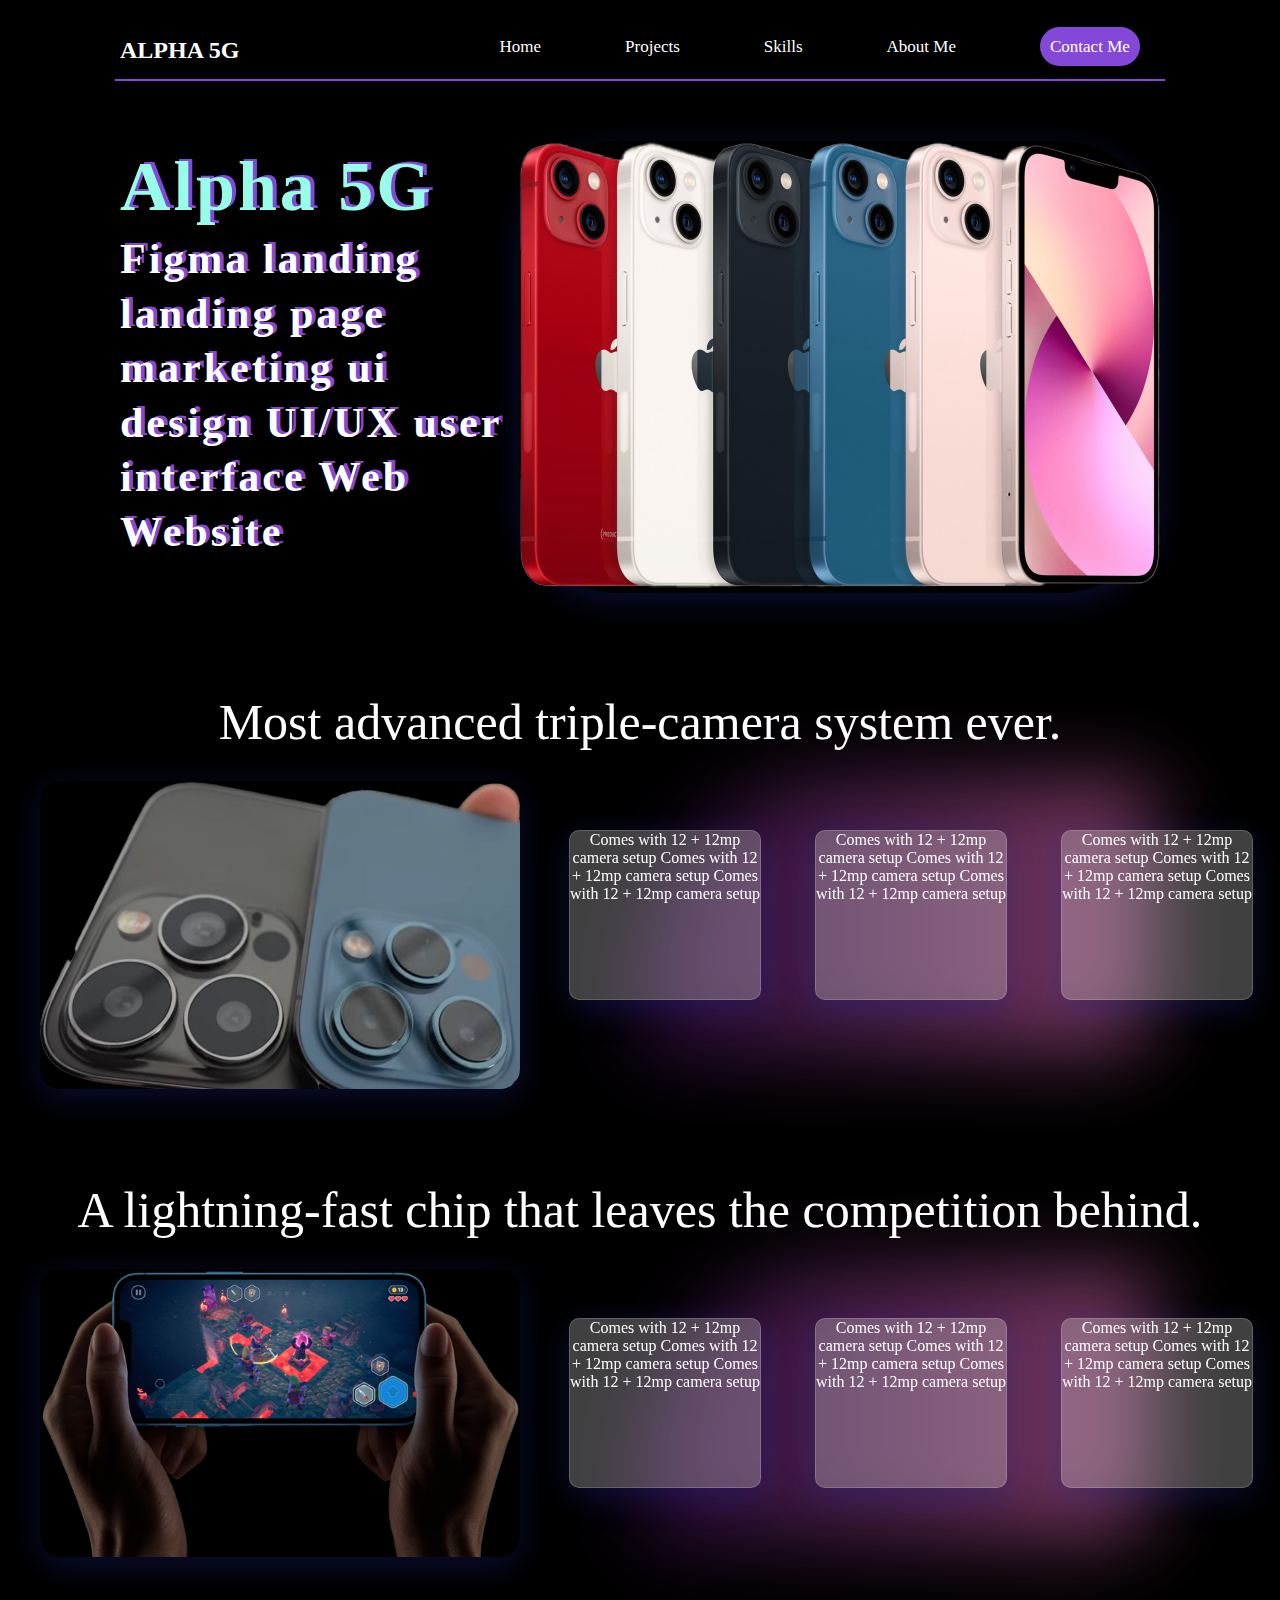
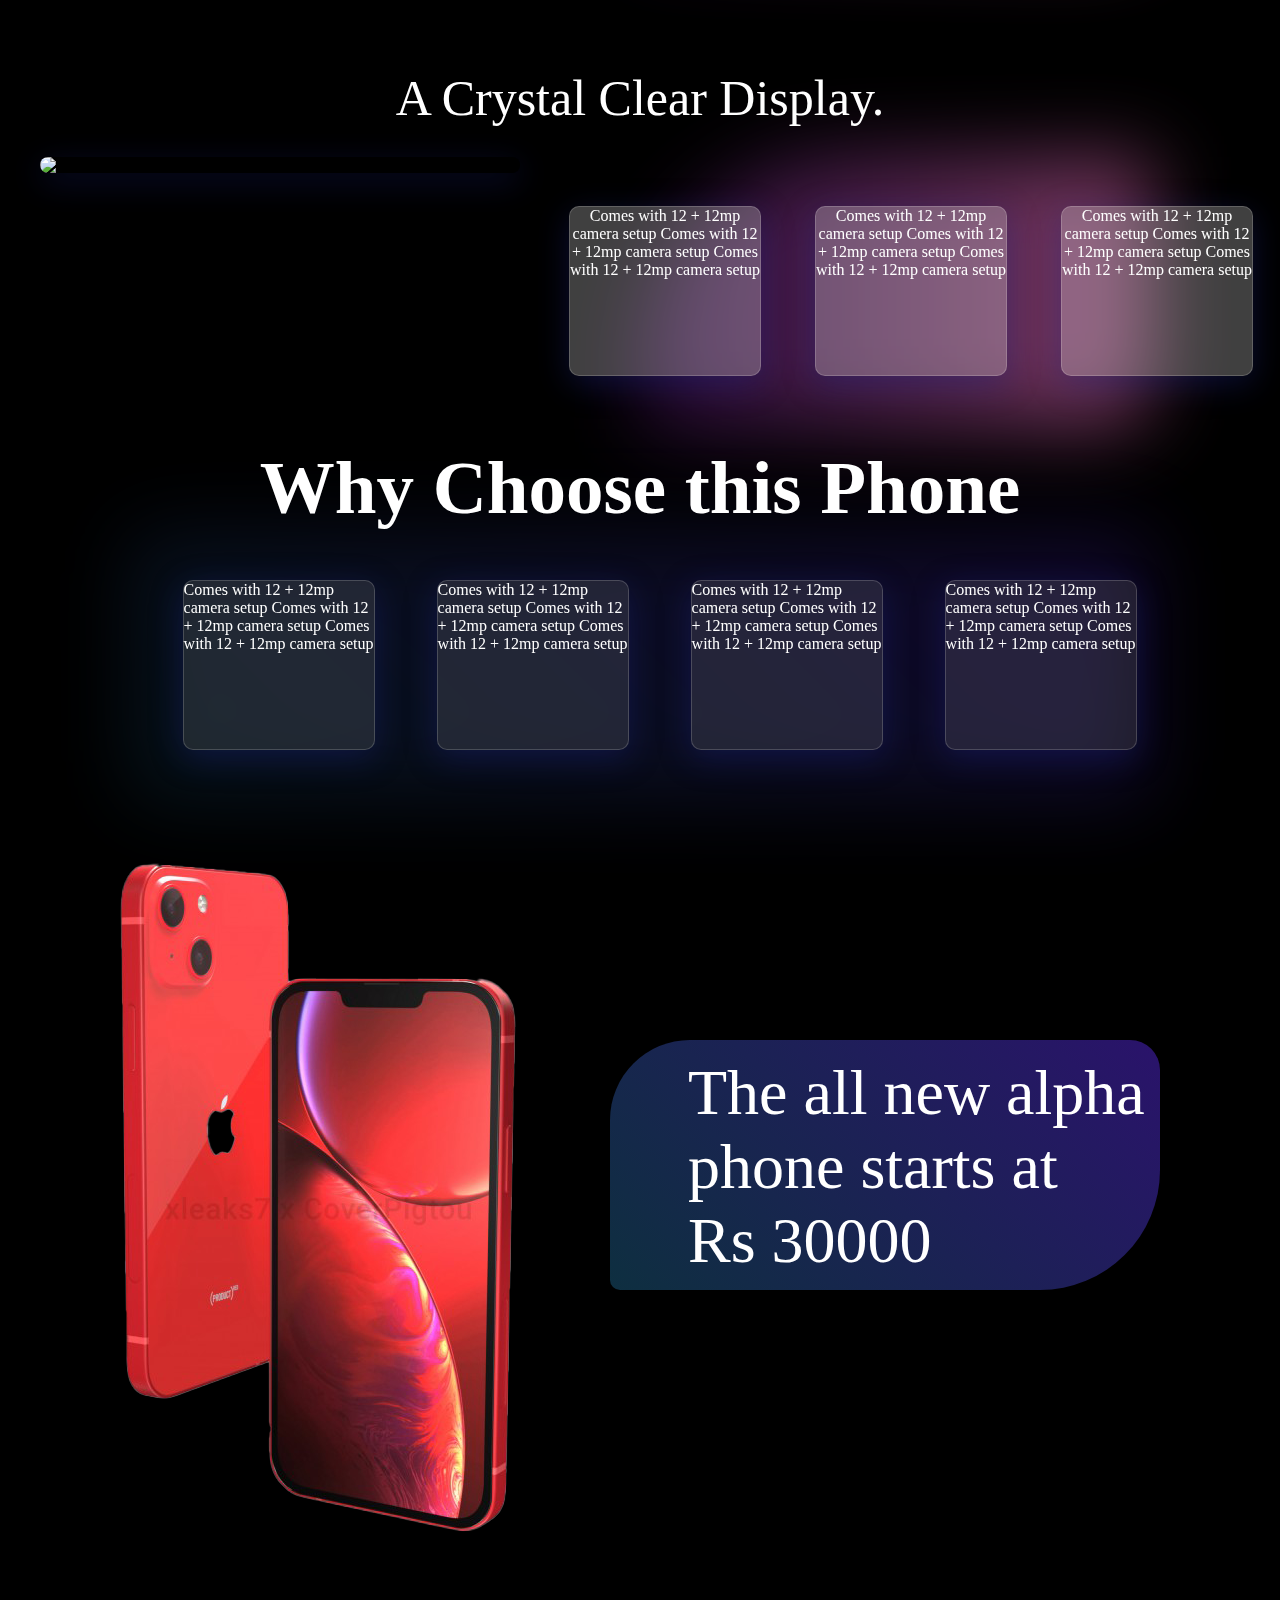
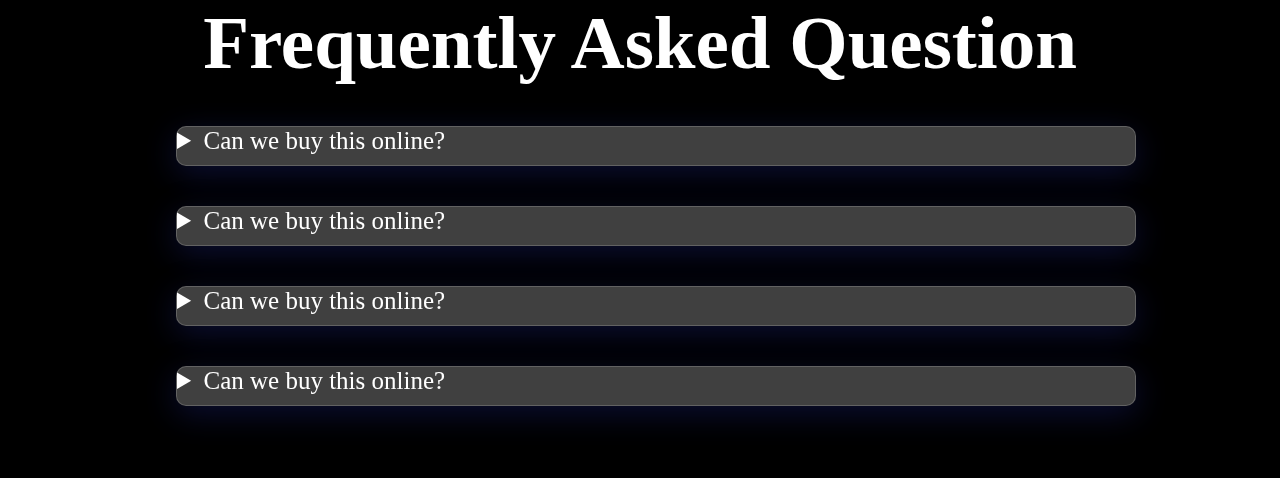
==== index.html @ a9ede984 "added faq section" ====
<!DOCTYPE html>
<html>
<head>
	<meta charset="utf-8">
	<meta name="viewport" content="width=device-width, initial-scale=1">
	<title>
		A Portable Smartphone		
	</title>
	<link rel="stylesheet" href="styles.css">
</head>
<body>
<section class="first-sec">
	<div class="nav">
        <div class="navbar"> 
			
            <ul id="MenuItems">
				<h2 class="logo">ALPHA 5G</h2>
        <li><a class="active" href="#home" id="nav">Home</a></li> 
        <li><a href="#project" id="nav1">Projects</a></li> 
        <li><a href="#skills" id="nav2">Skills</a></li> 
        <li><a href="#about-us" id="nav3">About Me</a></li> 
        <li><a href="#contact-me" id="nav4">Contact Me</a></li> 
        
    </ul>
	
      </div>
	  
    </div>
	<div class="border"></div>
	<div class="main-content">
	
		<div class="text">
			
			<span class="brand">Alpha 5G</span> 
			<p>Figma landing landing page marketing   ui 
			design UI/UX user interface Web Website</p>
			

			</div>
			<div class="img1">
				<img src="images/phone.png" loading="lazy">
	
			</div>
		</div>
		


	</div>




</section>

<section class="product-details">
<div class="main-div">
<div class="heading">
	<p>Most advanced triple‑camera
		 system ever.</p>
</div>
<div class="cam-image">
<img src="images/iphone.png" loading="lazy">

</div>
<div class="gradient">

</div>
<div class="specs">
Comes with 12 + 12mp camera setup

Comes with 12 + 12mp camera setup
Comes with 12 + 12mp camera setup

</div>

<div class="specs">
	
	Comes with 12 + 12mp camera setup
	
	Comes with 12 + 12mp camera setup
	Comes with 12 + 12mp camera setup
	
	</div>

	<div class="specs">
		Comes with 12 + 12mp camera setup
		
		Comes with 12 + 12mp camera setup
		Comes with 12 + 12mp camera setup
		
		</div>



</div>	

<div class="main-div">
	<div class="heading">
		<p>A lightning-fast chip that leaves the competition behind.</p>
	</div>
	<div class="cam-image">
	<img src="images/gaming.png" loading="lazy">
	
	</div>
	<div class="gradient">
	
	</div>
	<div class="specs">
	Comes with 12 + 12mp camera setup
	
	Comes with 12 + 12mp camera setup
	Comes with 12 + 12mp camera setup
	
	</div>
	
	<div class="specs">
		
		Comes with 12 + 12mp camera setup
		
		Comes with 12 + 12mp camera setup
		Comes with 12 + 12mp camera setup
		
		</div>
	
		<div class="specs">
			Comes with 12 + 12mp camera setup
			
			Comes with 12 + 12mp camera setup
			Comes with 12 + 12mp camera setup
			
			</div>
	
	
	
	</div>
	
<div class="main-div">
	<div class="heading">
		<p>A Crystal Clear Display.</p>
	</div>
	<div class="cam-image">
	<img src="images/display.png" loading="lazy">
	
	</div>
	<div class="gradient">
	
	</div>
	<div class="specs">
	Comes with 12 + 12mp camera setup
	
	Comes with 12 + 12mp camera setup
	Comes with 12 + 12mp camera setup
	
	</div>
	
	<div class="specs">
		
		Comes with 12 + 12mp camera setup
		
		Comes with 12 + 12mp camera setup
		Comes with 12 + 12mp camera setup
		
		</div>
	
		<div class="specs">
			Comes with 12 + 12mp camera setup
			
			Comes with 12 + 12mp camera setup
			Comes with 12 + 12mp camera setup
			
			</div>
	
	
	
	</div>		
</section>

<section class="product-quality">
<div class="features">
<div class="heading">
	<h2>Why Choose this Phone</h2>

</div>
<div>
	<div class="two-gradient">
	
	</div>

	<div class="feature-box">
		Comes with 12 + 12mp camera setup
		
		Comes with 12 + 12mp camera setup
		Comes with 12 + 12mp camera setup
		
		</div>
		
		<div class="feature-box">
			
			Comes with 12 + 12mp camera setup
			
			Comes with 12 + 12mp camera setup
			Comes with 12 + 12mp camera setup
			
			</div>
		
			<div class="feature-box">
				Comes with 12 + 12mp camera setup
				
				Comes with 12 + 12mp camera setup
				Comes with 12 + 12mp camera setup
				
				</div>
		
		
				<div class="feature-box">
					Comes with 12 + 12mp camera setup
					
					Comes with 12 + 12mp camera setup
					Comes with 12 + 12mp camera setup
					
					</div>
			
</div>


</div>



</section>

<section class="price">
<div class="price-main-div">
<div class="price-image">
<img src="images/iPhone-13.png">


	


	
</div>
<div class="price-text">
	The all new alpha phone starts at <p>Rs 30000</p>
	</div>

</div>
<div class="gradient-price"></div>
</section>
<section class="faq">
<div class="accordion">
	<div class="heading">
<h2>Frequently Asked Question</h2>
</div>	
<details>
<summary>Can we buy this online?</summary>
<p>YES it is availabe online and offline</p>

</details>
<details>
	<summary>Can we buy this online?</summary>
	<p>YES it is availabe online and offline</p>
	
	</details>
	<details>
<summary>Can we buy this online?</summary>
<p>YES it is availabe online and offline</p>

</details>
<details>
	<summary>Can we buy this online?</summary>
	<p>YES it is availabe online and offline</p>
	
	</details>
	
</div>


</section>




</body>
</html>
---- styles.css ----
*{
    
    color: white;
    margin: 0;
    padding: 0;
    box-sizing: border-box;
}
body{
    background-color: #000000;
}
/* 
background: #ad5389; 
background: -webkit-linear-gradient(to right, #3c1053, #ad5389);  
background: linear-gradient(to right, #3c1053, #ad5389);  */


.nav{
    display: flex;
    align-items: center;
  
    text-align: center;


}
.navbar{

    
    flex: 1;
    text-align: center;
    
    border-radius: 20px;
   
}
.navbar ul{

    list-style-type: none;
    float: right;
    width: 100%;
    
    
    text-align: center;
}
.navbar ul li{
    display: inline-block;
   margin: 5px 40px;
    z-index: 1;

     font-size: 17px;
     
}

.navbar ul li a{
    text-decoration: none;
    color: white;
    border-radius: 25px;
    
    
  }
.logo{
    float: left;
    margin: 5px 120px;
}
.border{
    height: 2px;
    background-color: #8448d9;
    margin: 10px auto;

    width: 82%;
}
#nav4{
    background-color: #8448d9;
    padding: 10px 10px;
}
.brand{
    font-size: 70px;
    color: #97fde8;
    
}
.text{
    font-size: 42px;
    width: 32%;
    height: 0;
    margin: 60px 60px 0px 120px;
    font-weight: 700;
    font-style: normal;
    text-decoration: none;
    letter-spacing: 3px;
    line-height: 1.3;
    text-shadow: 4px -2px 0 #8448d9;
}
.img1{
    float: right;
    background: rgba(0, 0, 0, 0.25);
    box-shadow: 0 8px 32px 0 rgba( 31, 38, 135, 0.37 );
    backdrop-filter: blur( 7px );
    -webkit-backdrop-filter: blur( 7px );
    border-radius: 100px;
    margin-right: 120px;
    
}
.img1:hover{
    transform: scale(1.03);
}

section{
    padding: 2rem 0;
 }

 section.product-details{
  
    height: 115rem;
    padding: 20rem 0;
  }
.main-div{
    text-align: center;
    padding: 200px 0;

    
}
.heading{
text-align: center;
font-size: 50px;
}

.cam-image{
    margin: 30px 40px;
    
}
.cam-image img{
width: 40%;
float: left;
background: rgba(0, 0, 0, 0.25);
box-shadow: 0 8px 32px 0 rgba( 31, 38, 135, 0.37 );
backdrop-filter: blur( 7px );
-webkit-backdrop-filter: blur( 7px );
border-radius: 20px;
}

.specs{
    width: 15%;
    float: right;
    margin: 49px 27px;
    height: 170px;
    background: rgba( 255, 255, 255, 0.25 );
box-shadow: 0 8px 32px 0 rgba( 31, 38, 135, 0.37 );
backdrop-filter: blur( 4px );
-webkit-backdrop-filter: blur( 4px );

border-radius: 10px;
border: 1px solid rgba( 255, 255, 255, 0.18 );

}

.gradient{
position: absolute;
z-index: -1;
height: 17rem;
width: 40%;
right: 10%;
border-radius: 200px 0px 50px 0px;
filter: blur(40px);
background: -webkit-linear-gradient(to right, #3c1053, #ad5389);
background: linear-gradient(to right, #3c1053, #ad5389);
opacity: 0.7;

}

section.product-quality{
height: max-content;
}
.two-gradient{
    position: absolute;
z-index: -1;
height: 17rem;
width: 80%;
right: 10%;
border-radius: 20px;
filter: blur(40px);
background: -webkit-linear-gradient(46deg, #3c1053, #ad5389);
background: linear-gradient(45deg, #0e2f40, #2a136b);
opacity: 0.4;
}

.feature-box{
   width: 15%;
    height: 170px;
    display: inline-block;

  margin: 49px 29px;
  position: relative;
  left: 12%;
  
    background: rgba( 255, 255, 255, 0.1 );
box-shadow: 0 8px 32px 0 rgba( 31, 38, 135, 0.37 );
backdrop-filter: blur( 3px );
-webkit-backdrop-filter: blur( 12px );
border-radius: 10px;
border: 1px solid rgba( 255, 255, 255, 0.18 );
}
section.price{
    height: max-content;
    }

 .price-image{
     margin-left: 120px;
 }   
.price-text{
    width: 40%;
    float: right;
    font-size: 4rem;
    padding: 0;
 
    margin-right: 80px;
    margin-top: -30rem;
    
}
.gradient-price{
    background: linear-gradient(45deg,  #0e2f40, #2a136b);
    animation: animate 7s linear infinite;
    width: 43%;
    height: 250px;
    margin-top: -31rem;
    margin-right: 120px;
    float: right;
    border-radius: 80px 30px 120px 10px;
    position: relative;
    z-index: -1;
}
@keyframes animate {
    0%{
        filter: blur(40px) hue-rotate(0deg);
    }
    100%{
        filter: blur(40px) hue-rotate(360deg);
    }
}

section.faq{
    height: max-content;
    
}
details{
    font-size: 25px;
    margin: 40px 11rem;
    width: 75%;
    height: 40px;
    cursor: pointer;
    background: rgba( 255, 255, 255, 0.25 );
box-shadow: 0 8px 32px 0 rgba( 31, 38, 135, 0.37 );
backdrop-filter: blur( 4px );
-webkit-backdrop-filter: blur( 4px );

border-radius: 10px;
border: 1px solid rgba( 255, 255, 255, 0.18 );
}
details p{
    background: rgba(255, 255, 255, 0.342);
box-shadow: 0 8px 32px 0 rgba( 31, 38, 135, 0.37 );
backdrop-filter: blur( 4px );
-webkit-backdrop-filter: blur( 4px );
margin: 10px 0;
}
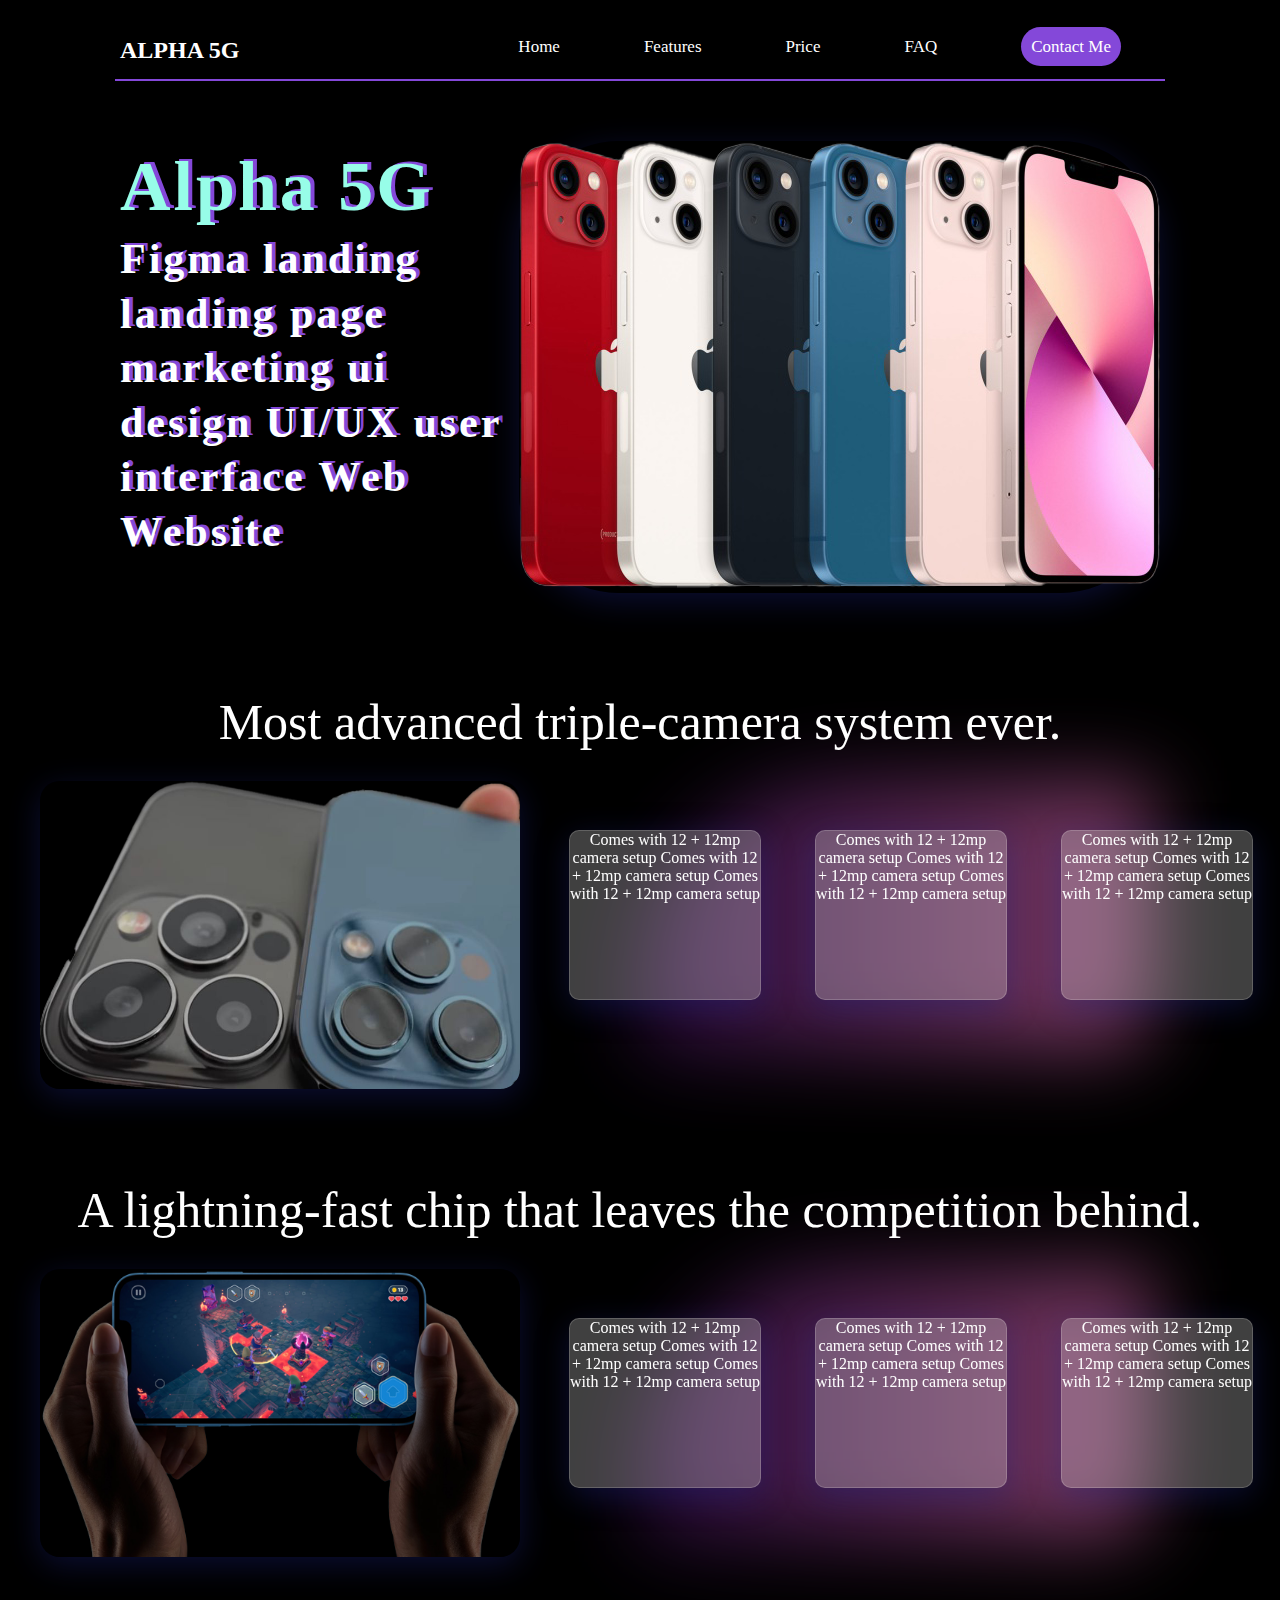
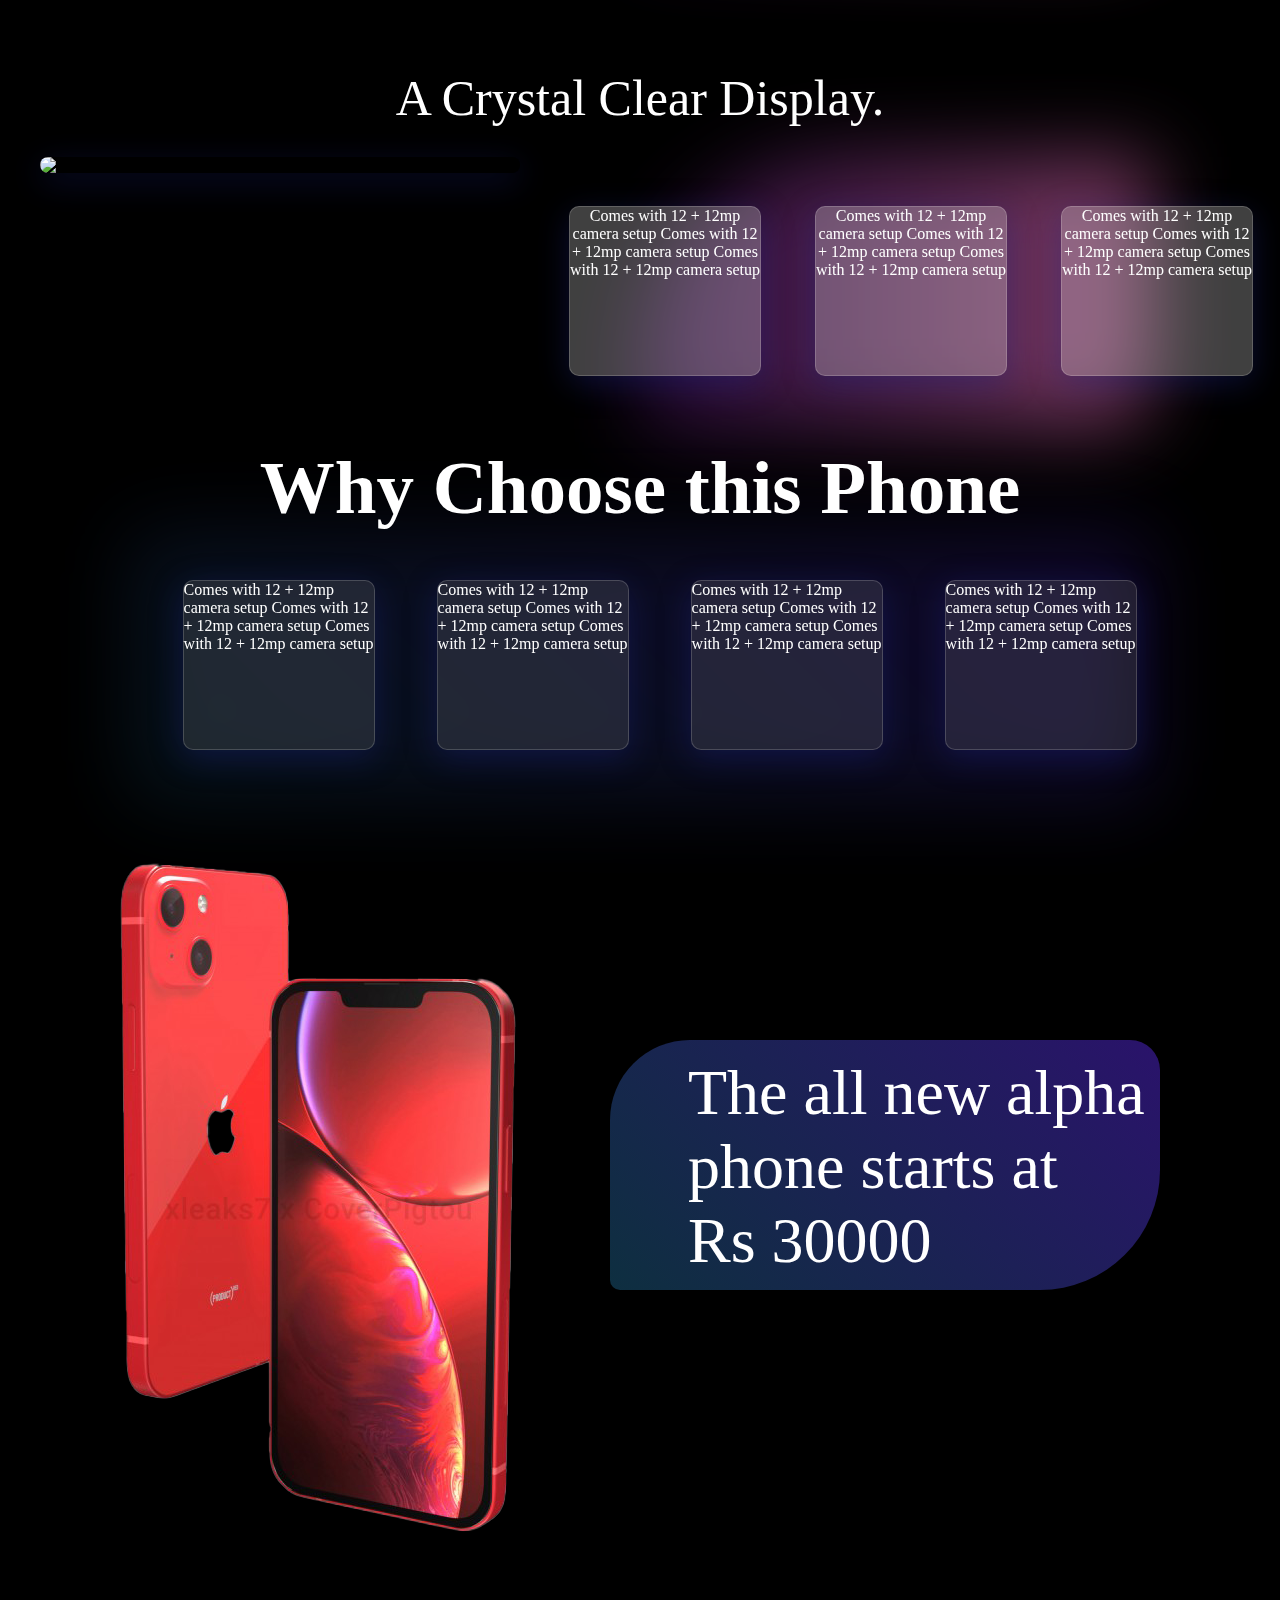
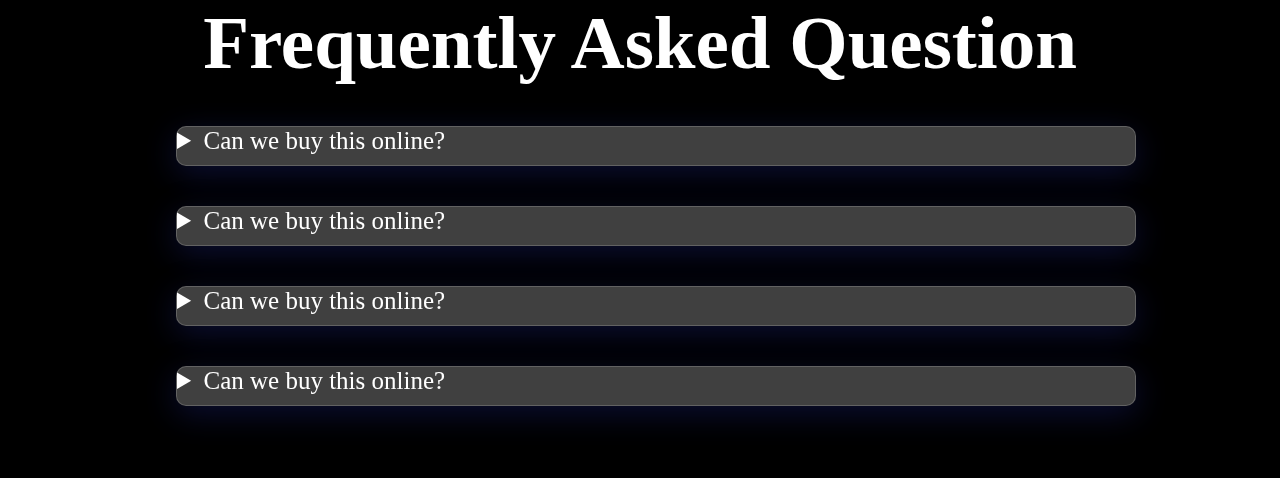
==== commit 9dafbeec: "half responsive" ====
--- a/index.html
+++ b/index.html
@@ -16,9 +16,9 @@
             <ul id="MenuItems">
 				<h2 class="logo">ALPHA 5G</h2>
         <li><a class="active" href="#home" id="nav">Home</a></li> 
-        <li><a href="#project" id="nav1">Projects</a></li> 
-        <li><a href="#skills" id="nav2">Skills</a></li> 
-        <li><a href="#about-us" id="nav3">About Me</a></li> 
+        <li><a href="#project" id="nav1">Features</a></li> 
+        <li><a href="#skills" id="nav2">Price</a></li> 
+        <li><a href="#about-us" id="nav3">FAQ</a></li> 
         <li><a href="#contact-me" id="nav4">Contact Me</a></li> 
         
     </ul>
--- a/styles.css
+++ b/styles.css
@@ -217,7 +217,7 @@
 }
 .gradient-price{
     background: linear-gradient(45deg,  #0e2f40, #2a136b);
-    animation: animate 7s linear infinite;
+    animation: animate 4s linear infinite;
     width: 43%;
     height: 250px;
     margin-top: -31rem;
@@ -229,10 +229,10 @@
 }
 @keyframes animate {
     0%{
-        filter: blur(40px) hue-rotate(0deg);
+        filter: blur(60px) hue-rotate(0deg);
     }
     100%{
-        filter: blur(40px) hue-rotate(360deg);
+        filter: blur(60px) hue-rotate(360deg);
     }
 }
 
@@ -260,4 +260,73 @@
 backdrop-filter: blur( 4px );
 -webkit-backdrop-filter: blur( 4px );
 margin: 10px 0;
+border-radius: 6px;
+}
+
+
+
+
+
+
+
+@media only screen and (max-width:763px){
+body{
+    overflow-x: hidden;
+}
+
+ .img1{
+
+    margin: 0 auto;
+    width: 100%;
+    
+}
+.img1 img{
+    width: 90%;
+    position: absolute;
+    left: 5%;
+    
+    
+}
+
+.text {
+    width: 100%;
+    position: absolute;
+    top: 29rem;
+    left: 6%;
+    margin: 0 auto;
+    font-size: 30px;
+}
+.cam-image{
+width: 100%;
+
+}
+.cam-image img{
+width: 80%;
+margin-bottom: 40px;
+} 
+
+section.product-details{
+  
+    height: max-content;
+    
+  }
+  .gradient{
+      position: absolute;
+      top: 210%;
+      right: 40%;
+      filter: blur(90px);
+      
+  }
+.specs{
+    width: 70%;
+    display: flex;
+    margin: 70px auto;
+    float: none;
+    
+  
+}
+
+
+
+
 }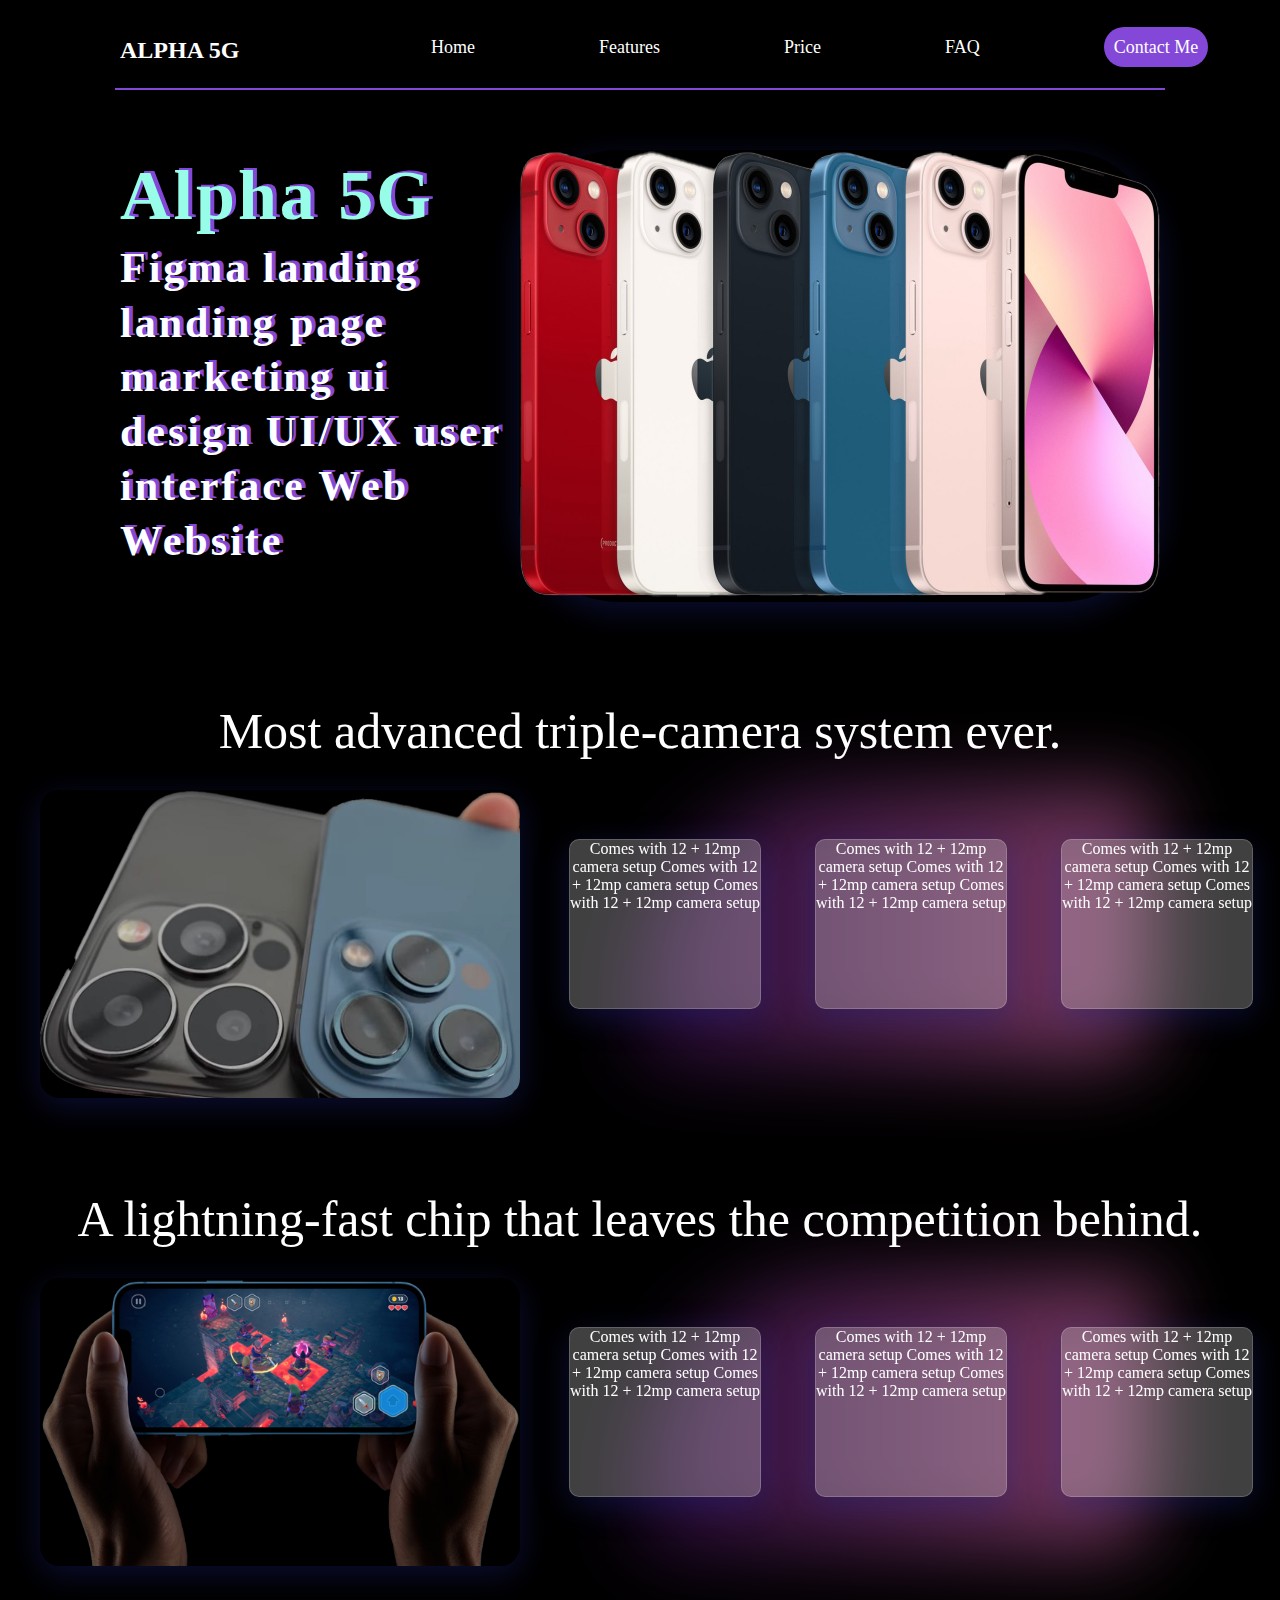
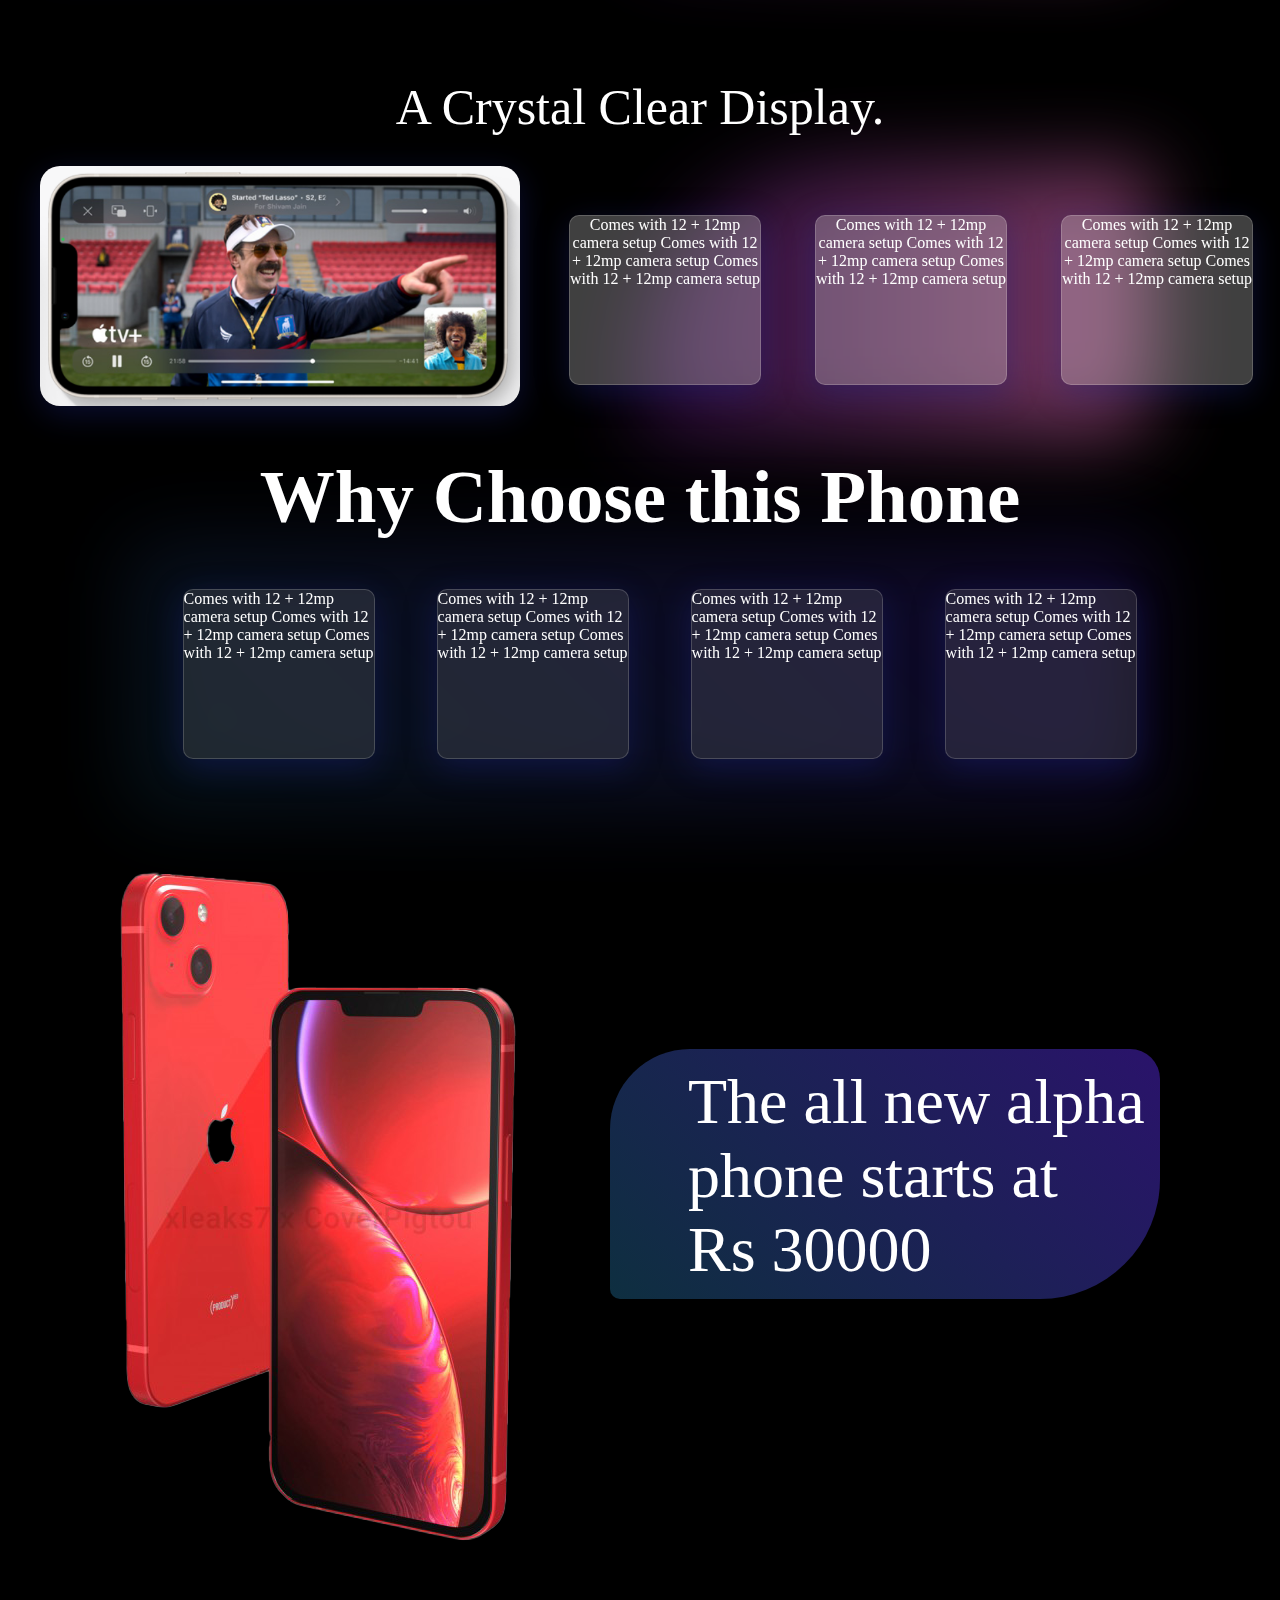
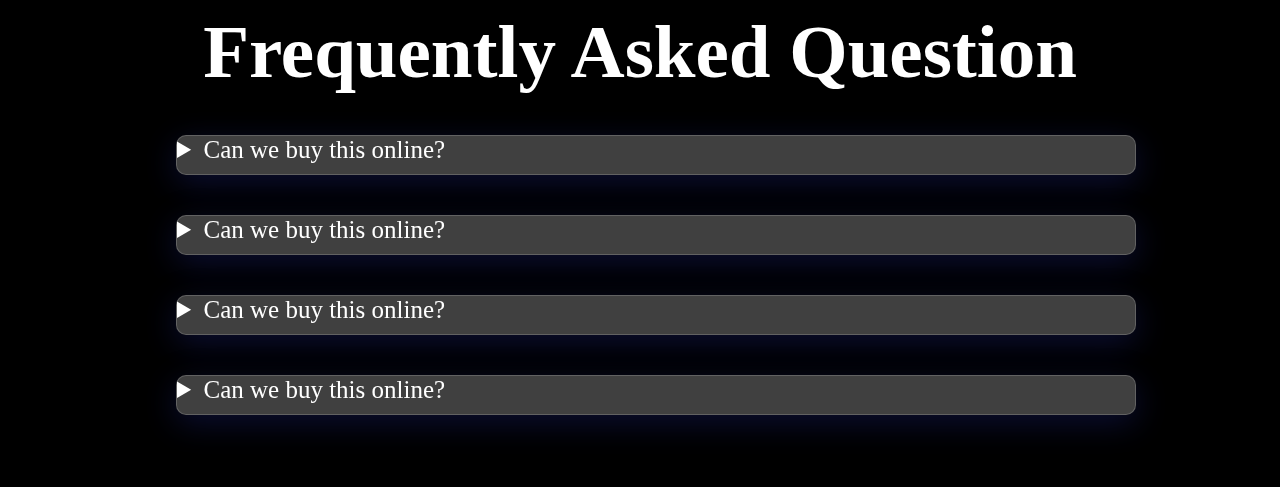
==== commit 03bcda61: "added contact page" ====
--- a/index.html
+++ b/index.html
@@ -10,22 +10,24 @@
 </head>
 <body>
 <section class="first-sec">
+	<h2 class="logo">ALPHA 5G</h2>
 	<div class="nav">
         <div class="navbar"> 
 			
             <ul id="MenuItems">
-				<h2 class="logo">ALPHA 5G</h2>
+		
         <li><a class="active" href="#home" id="nav">Home</a></li> 
         <li><a href="#project" id="nav1">Features</a></li> 
         <li><a href="#skills" id="nav2">Price</a></li> 
         <li><a href="#about-us" id="nav3">FAQ</a></li> 
-        <li><a href="#contact-me" id="nav4">Contact Me</a></li> 
+        <li><a href="contact.html" id="nav4">Contact Me</a></li> 
         
     </ul>
 	
       </div>
 	  
     </div>
+	<img src="images/menu-icon.png" style="border-radius: 25px" id="menubtn" class="menu-icon" onclick="menutoggle()">
 	<div class="border"></div>
 	<div class="main-content">
 	
@@ -139,7 +141,7 @@
 		<p>A Crystal Clear Display.</p>
 	</div>
 	<div class="cam-image">
-	<img src="images/display.png" loading="lazy">
+	<img src="images/display.PNG" loading="lazy">
 	
 	</div>
 	<div class="gradient">
@@ -281,5 +283,27 @@
 
 
 
+
+
+
+
+
+
+<script>
+var MenuItems = document.getElementById("MenuItems");
+    MenuItems.style.maxHeight="0px";
+    
+    function menutoggle(){
+        if(MenuItems.style.maxHeight=="0px"){
+            MenuItems.style.maxHeight="330px"
+        }else{
+            MenuItems.style.maxHeight="0px";
+        }
+    }
+
+
+</script>
+
+
 </body>
 </html>--- a/styles.css
+++ b/styles.css
@@ -9,19 +9,10 @@
 body{
     background-color: #000000;
 }
-/* 
-background: #ad5389; 
-background: -webkit-linear-gradient(to right, #3c1053, #ad5389);  
-background: linear-gradient(to right, #3c1053, #ad5389);  */
-
-
 .nav{
     display: flex;
     align-items: center;
-  
     text-align: center;
-
-
 }
 .navbar{
 
@@ -43,10 +34,10 @@
 }
 .navbar ul li{
     display: inline-block;
-   margin: 5px 40px;
+   margin: 5px 60px;
     z-index: 1;
 
-     font-size: 17px;
+     font-size: 18px;
      
 }
 
@@ -64,7 +55,7 @@
 .border{
     height: 2px;
     background-color: #8448d9;
-    margin: 10px auto;
+    margin: 56px auto;
 
     width: 82%;
 }
@@ -102,7 +93,12 @@
 .img1:hover{
     transform: scale(1.03);
 }
-
+#menubtn{
+    display: none;
+    
+  height: 30px;
+    
+  }
 section{
     padding: 2rem 0;
  }
@@ -269,11 +265,17 @@
 
 
 
-@media only screen and (max-width:763px){
+@media only screen and (max-width:963px){
 body{
     overflow-x: hidden;
 }
 
+.logo{
+
+margin: 0 20px;
+z-index: 1;
+
+}
  .img1{
 
     margin: 0 auto;
@@ -287,27 +289,36 @@
     
     
 }
-
+.main-div{
+padding: 0;
+margin: 7rem 0;
+
+
+}
 .text {
     width: 100%;
     position: absolute;
     top: 29rem;
     left: 6%;
-    margin: 0 auto;
+    
+    margin: 0px auto 140px auto;
     font-size: 30px;
 }
 .cam-image{
+width: 80%;
+margin: 0 auto;
+
+}
+.cam-image img{
 width: 100%;
-
-}
-.cam-image img{
-width: 80%;
 margin-bottom: 40px;
 } 
 
 section.product-details{
   
     height: max-content;
+    margin-top: 36rem;
+    padding: 0;
     
   }
   .gradient{
@@ -326,7 +337,69 @@
   
 }
 
-
-
+.feature-box{
+    width: 80%;
+
+margin: 49px 0px;
+  position: relative;
+  left: 10%;
+
+}
+.price-image{
+width: 40%;
+margin-left: 15px;
+}
+.price-image img{
+    width: 100%;
+}
+.price-text{
+    
+    
+    font-size: 3rem;
+    
+ 
+    margin-right: 20px;
+    margin-top: -19rem;
+    
+}
+.gradient-price{
+    margin-top: -15rem;
+}
+details{
+    width: 90%;
+    margin: 30px auto;
+}
+.two-gradient{
+    height: 70rem;
+}
+#menubtn{
+    display: block;
+    position: absolute;
+    top: 20px;
+    cursor: pointer;
+    right: 20px;
+    
+}
+
+   .navbar ul{
+    position: absolute;
+    top: 70px; 
+    left: 0;
+    background: rgb(2, 2, 2);
+    width: 100%;
+    z-index: 1;
+    overflow: hidden;
+    
+    transition: max-height 0.4s;
+}    
+.navbar ul li{
+    display: block;
+    margin-right: 50px;
+    
+    
+    margin-top: 30px;
+    margin-bottom: 10px;
+   
+}
 
 }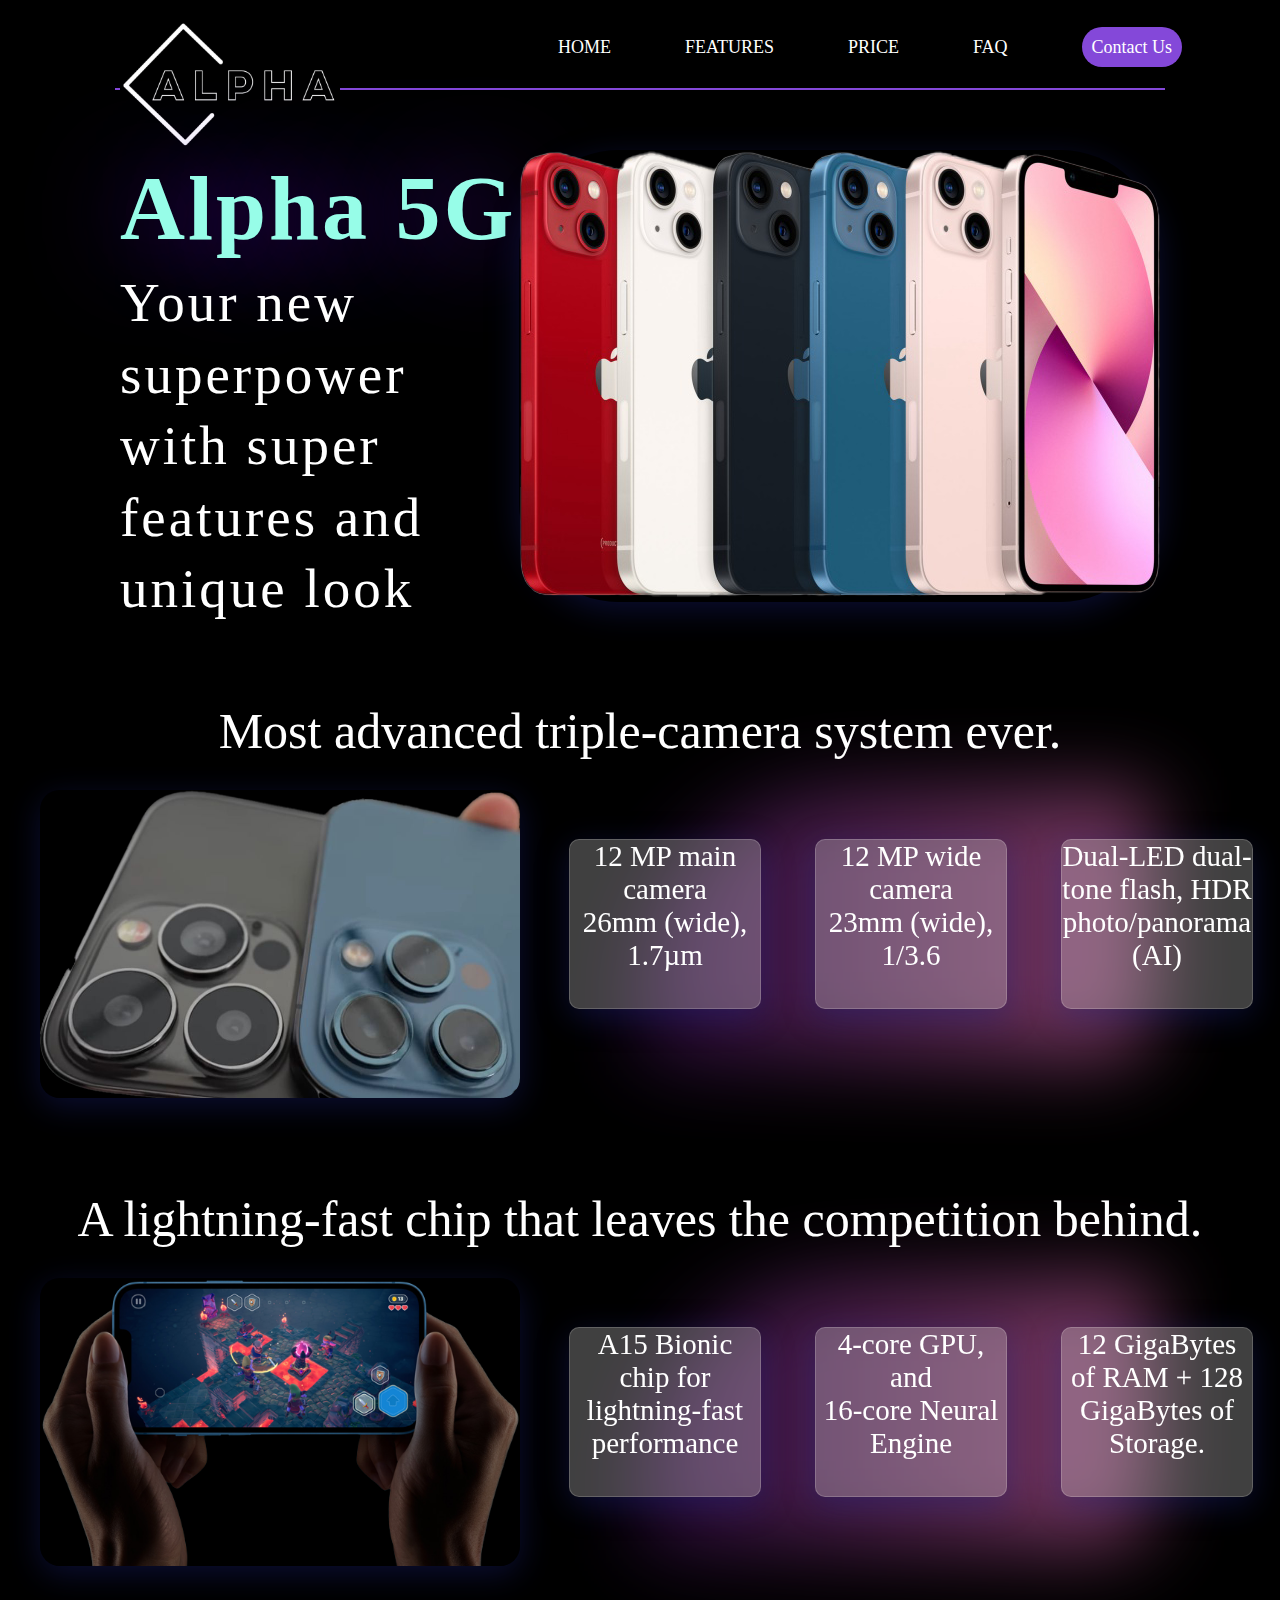
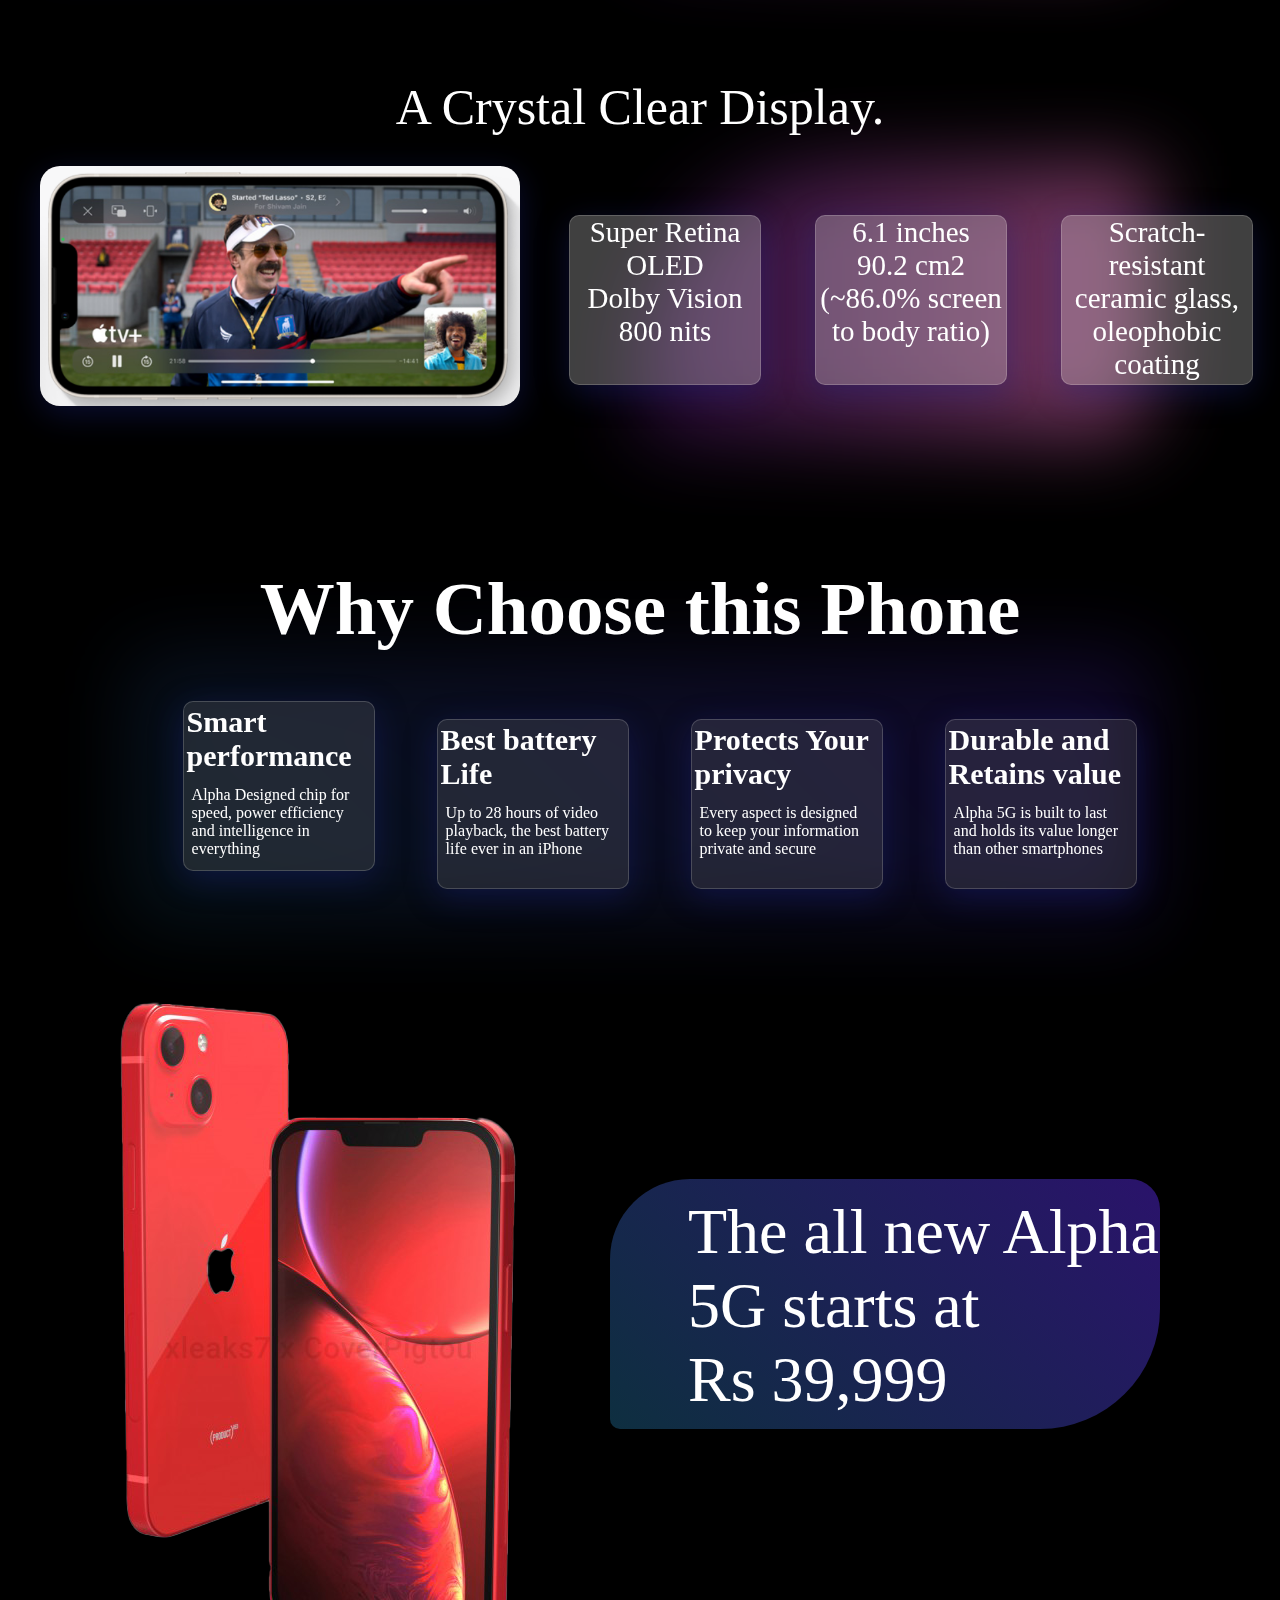
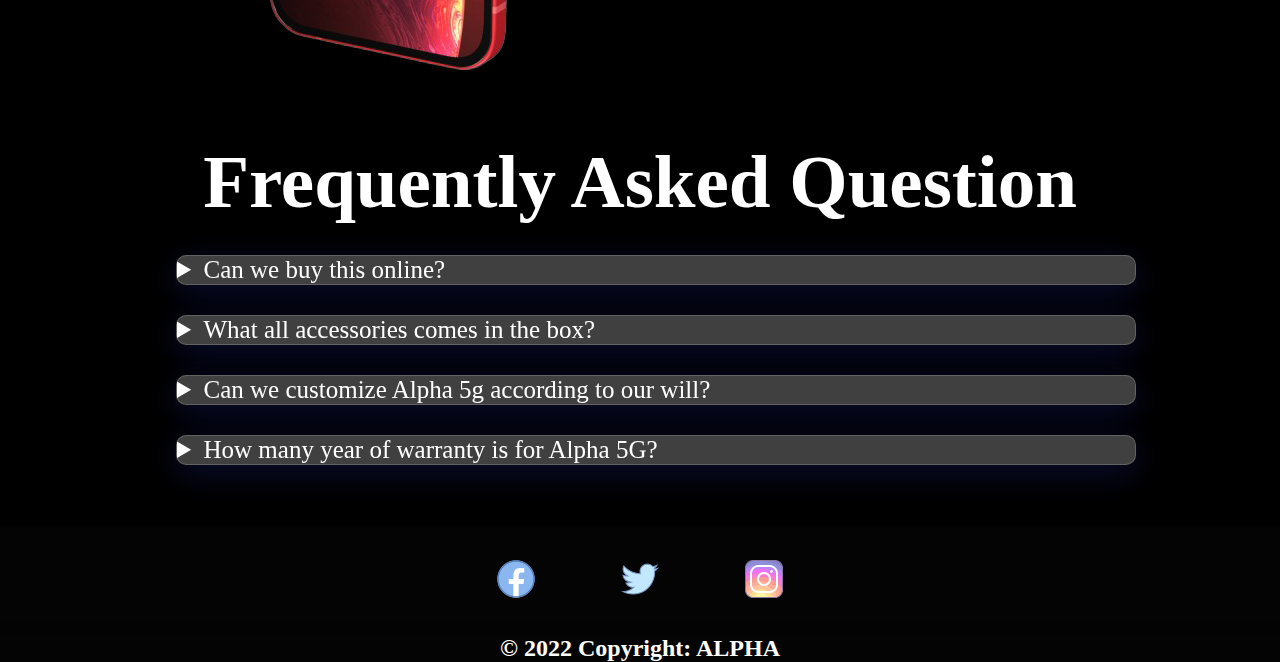
==== commit 704dcc16: "content added" ====
--- a/index.html
+++ b/index.html
@@ -4,23 +4,24 @@
 	<meta charset="utf-8">
 	<meta name="viewport" content="width=device-width, initial-scale=1">
 	<title>
-		A Portable Smartphone		
+		Alpha 5G
 	</title>
 	<link rel="stylesheet" href="styles.css">
 </head>
 <body>
 <section class="first-sec">
-	<h2 class="logo">ALPHA 5G</h2>
+	
+	<img src="images/logo.jpg" class="logo">
 	<div class="nav">
         <div class="navbar"> 
 			
             <ul id="MenuItems">
 		
-        <li><a class="active" href="#home" id="nav">Home</a></li> 
-        <li><a href="#project" id="nav1">Features</a></li> 
-        <li><a href="#skills" id="nav2">Price</a></li> 
-        <li><a href="#about-us" id="nav3">FAQ</a></li> 
-        <li><a href="contact.html" id="nav4">Contact Me</a></li> 
+        <li><a class="active" href="#home" id="nav">HOME</a></li> 
+        <li><a href="#feature" id="nav1">FEATURES</a></li> 
+        <li><a href="#price" id="nav2">PRICE</a></li> 
+        <li><a href="#faq" id="nav3">FAQ</a></li> 
+        <li class="contact-hover"><a href="contact.html" id="nav4">Contact Us</a></li> 
         
     </ul>
 	
@@ -34,8 +35,7 @@
 		<div class="text">
 			
 			<span class="brand">Alpha 5G</span> 
-			<p>Figma landing landing page marketing   ui 
-			design UI/UX user interface Web Website</p>
+			<p><span class="main-line">Your new</span> superpower with super features and unique look</p>
 			
 
 			</div>
@@ -56,7 +56,7 @@
 
 <section class="product-details">
 <div class="main-div">
-<div class="heading">
+<div class="heading" id="feature">
 	<p>Most advanced triple‑camera
 		 system ever.</p>
 </div>
@@ -68,27 +68,17 @@
 
 </div>
 <div class="specs">
-Comes with 12 + 12mp camera setup
-
-Comes with 12 + 12mp camera setup
-Comes with 12 + 12mp camera setup
-
+	Dual-LED dual-tone flash, HDR photo/panorama (AI)
 </div>
 
 <div class="specs">
 	
-	Comes with 12 + 12mp camera setup
-	
-	Comes with 12 + 12mp camera setup
-	Comes with 12 + 12mp camera setup
-	
-	</div>
-
-	<div class="specs">
-		Comes with 12 + 12mp camera setup
-		
-		Comes with 12 + 12mp camera setup
-		Comes with 12 + 12mp camera setup
+	12 MP wide camera <br> 23mm (wide), 1/3.6
+	
+	</div>
+
+	<div class="specs">
+		12 MP main camera <br>26mm (wide), 1.7µm
 		
 		</div>
 
@@ -108,28 +98,16 @@
 	
 	</div>
 	<div class="specs">
-	Comes with 12 + 12mp camera setup
-	
-	Comes with 12 + 12mp camera setup
-	Comes with 12 + 12mp camera setup
-	
-	</div>
-	
-	<div class="specs">
-		
-		Comes with 12 + 12mp camera setup
-		
-		Comes with 12 + 12mp camera setup
-		Comes with 12 + 12mp camera setup
-		
+	12 GigaBytes of RAM + 128 GigaBytes of Storage.
+	
+	</div>
+	
+	<div class="specs">
+		4-core GPU, <br>and <br>16-core Neural Engine
 		</div>
 	
 		<div class="specs">
-			Comes with 12 + 12mp camera setup
-			
-			Comes with 12 + 12mp camera setup
-			Comes with 12 + 12mp camera setup
-			
+			A15 Bionic chip for <br>lightning-fast performance
 			</div>
 	
 	
@@ -148,28 +126,17 @@
 	
 	</div>
 	<div class="specs">
-	Comes with 12 + 12mp camera setup
-	
-	Comes with 12 + 12mp camera setup
-	Comes with 12 + 12mp camera setup
-	
-	</div>
-	
-	<div class="specs">
-		
-		Comes with 12 + 12mp camera setup
-		
-		Comes with 12 + 12mp camera setup
-		Comes with 12 + 12mp camera setup
-		
+		Scratch-resistant ceramic glass, oleophobic coating
+	
+	</div>
+	
+	<div class="specs">
+		
+		6.1 inches <br> 90.2 cm2 (~86.0% screen to body ratio)
 		</div>
 	
 		<div class="specs">
-			Comes with 12 + 12mp camera setup
-			
-			Comes with 12 + 12mp camera setup
-			Comes with 12 + 12mp camera setup
-			
+			Super Retina OLED <br> Dolby Vision 800 nits
 			</div>
 	
 	
@@ -189,37 +156,24 @@
 	</div>
 
 	<div class="feature-box">
-		Comes with 12 + 12mp camera setup
-		
-		Comes with 12 + 12mp camera setup
-		Comes with 12 + 12mp camera setup
-		
+		<b>Smart performance</b>
+		<p>Alpha Designed chip for speed, power efficiency and intelligence in everything</p>
 		</div>
 		
 		<div class="feature-box">
-			
-			Comes with 12 + 12mp camera setup
-			
-			Comes with 12 + 12mp camera setup
-			Comes with 12 + 12mp camera setup
-			
+			<b>Best battery Life</b>
+			<p>Up to 28 hours of video playback, the best battery life ever in an iPhone</p>
 			</div>
 		
 			<div class="feature-box">
-				Comes with 12 + 12mp camera setup
-				
-				Comes with 12 + 12mp camera setup
-				Comes with 12 + 12mp camera setup
-				
+				<b>Protects Your privacy</b>
+				<p>Every aspect is designed to keep your information private and secure</p>
 				</div>
 		
 		
 				<div class="feature-box">
-					Comes with 12 + 12mp camera setup
-					
-					Comes with 12 + 12mp camera setup
-					Comes with 12 + 12mp camera setup
-					
+				<b>Durable and Retains value</b>
+			<p>Alpha 5G is built to last and holds its value longer than other smartphones</p>
 					</div>
 			
 </div>
@@ -233,7 +187,7 @@
 
 <section class="price">
 <div class="price-main-div">
-<div class="price-image">
+<div class="price-image" id="price">
 <img src="images/iPhone-13.png">
 
 
@@ -243,7 +197,7 @@
 	
 </div>
 <div class="price-text">
-	The all new alpha phone starts at <p>Rs 30000</p>
+	The all new Alpha 5G starts at <p>Rs 39,999</p>
 	</div>
 
 </div>
@@ -251,27 +205,27 @@
 </section>
 <section class="faq">
 <div class="accordion">
-	<div class="heading">
+	<div class="heading" id="faq">
 <h2>Frequently Asked Question</h2>
 </div>	
 <details>
 <summary>Can we buy this online?</summary>
-<p>YES it is availabe online and offline</p>
+<p>YES you can buy it both online and offline</p>
 
 </details>
 <details>
-	<summary>Can we buy this online?</summary>
-	<p>YES it is availabe online and offline</p>
+	<summary>What all accessories comes in the box?</summary>
+	<p>The box comes with Alpha 5G phone, the USB C to Lightning Cable and the SIM Removing Tool</p>
 	
 	</details>
 	<details>
-<summary>Can we buy this online?</summary>
-<p>YES it is availabe online and offline</p>
+<summary>Can we customize Alpha 5g according to our will?</summary>
+<p>Yes you can customize Your version of Alpha 5G</p>
 
 </details>
 <details>
-	<summary>Can we buy this online?</summary>
-	<p>YES it is availabe online and offline</p>
+	<summary>How many year of warranty is for Alpha 5G?</summary>
+	<p>The warranty for Alpha 5G is 2years and free hardware exchange policy if applicable </p>
 	
 	</details>
 	
@@ -279,8 +233,20 @@
 
 
 </section>
-
-
+<section class="footer">
+<div class="footer-div">
+<div class="block"><img src="images/facebook.png"></div>
+<div class="block"><img src="images/twitter.png"></div>
+<div class="block"><img src="images/instagram.png"></div>
+
+</div>
+
+
+
+</section>
+<div class="copyright">
+	<h2>© 2022 Copyright: ALPHA</h2>
+	</div>
 
 
 
--- a/styles.css
+++ b/styles.css
@@ -34,7 +34,7 @@
 }
 .navbar ul li{
     display: inline-block;
-   margin: 5px 60px;
+   margin: 5px 35px;
     z-index: 1;
 
      font-size: 18px;
@@ -48,9 +48,22 @@
     
     
   }
+  .navbar ul li:hover{
+      transition: ease-in 0.4s;
+    transform: scale(1.2);
+    border-bottom: 3px solid white;
+    
+  }
+ 
+  .navbar ul li.contact-hover {
+    border: none;
+  }
+ 
+
 .logo{
     float: left;
-    margin: 5px 120px;
+    margin: -10px 120px;
+    width: 220px;
 }
 .border{
     height: 2px;
@@ -64,21 +77,24 @@
     padding: 10px 10px;
 }
 .brand{
-    font-size: 70px;
+    font-size: 90px;
     color: #97fde8;
-    
-}
+    font-weight: 800;
+    
+    text-shadow: 1px 2px 100px #5f14c7;
+}
+
 .text{
-    font-size: 42px;
+    font-size: 55px;
     width: 32%;
     height: 0;
     margin: 60px 60px 0px 120px;
-    font-weight: 700;
+    font-weight: 400;
     font-style: normal;
     text-decoration: none;
     letter-spacing: 3px;
     line-height: 1.3;
-    text-shadow: 4px -2px 0 #8448d9;
+    
 }
 .img1{
     float: right;
@@ -132,9 +148,13 @@
 -webkit-backdrop-filter: blur( 7px );
 border-radius: 20px;
 }
-
+b{
+    font-size: 30px;
+    
+}
 .specs{
     width: 15%;
+    font-size: 29px;
     float: right;
     margin: 49px 27px;
     height: 170px;
@@ -164,6 +184,7 @@
 
 section.product-quality{
 height: max-content;
+margin-top: 7rem;
 }
 .two-gradient{
     position: absolute;
@@ -182,7 +203,7 @@
    width: 15%;
     height: 170px;
     display: inline-block;
-
+    padding: 3px;
   margin: 49px 29px;
   position: relative;
   left: 12%;
@@ -193,6 +214,10 @@
 -webkit-backdrop-filter: blur( 12px );
 border-radius: 10px;
 border: 1px solid rgba( 255, 255, 255, 0.18 );
+}
+.feature-box p{
+    font-size: 1rem;
+    margin: 13px 5px;
 }
 section.price{
     height: max-content;
@@ -238,9 +263,9 @@
 }
 details{
     font-size: 25px;
-    margin: 40px 11rem;
+    margin: 30px 11rem;
     width: 75%;
-    height: 40px;
+    height: max-content;
     cursor: pointer;
     background: rgba( 255, 255, 255, 0.25 );
 box-shadow: 0 8px 32px 0 rgba( 31, 38, 135, 0.37 );
@@ -256,9 +281,32 @@
 backdrop-filter: blur( 4px );
 -webkit-backdrop-filter: blur( 4px );
 margin: 10px 0;
+color: black;
 border-radius: 6px;
 }
-
+.footer{
+    background: rgba(80, 72, 72, 0.055);
+    box-shadow: 0 5px 15px rgba(0, 0, 0, 1);
+    
+
+
+}
+.footer-div{
+    width: max-content;
+    margin: 0 auto;
+    
+}
+.block{
+display: inline-block;
+margin: 0 40px;
+}
+.copyright{
+    background: rgba(92, 66, 66, 0.06);
+    box-shadow: 0 5px 15px rgba(0, 0, 0, 1);
+
+    
+    text-align: center;
+}
 
 
 
@@ -375,7 +423,7 @@
 #menubtn{
     display: block;
     position: absolute;
-    top: 20px;
+    top: 30px;
     cursor: pointer;
     right: 20px;
     
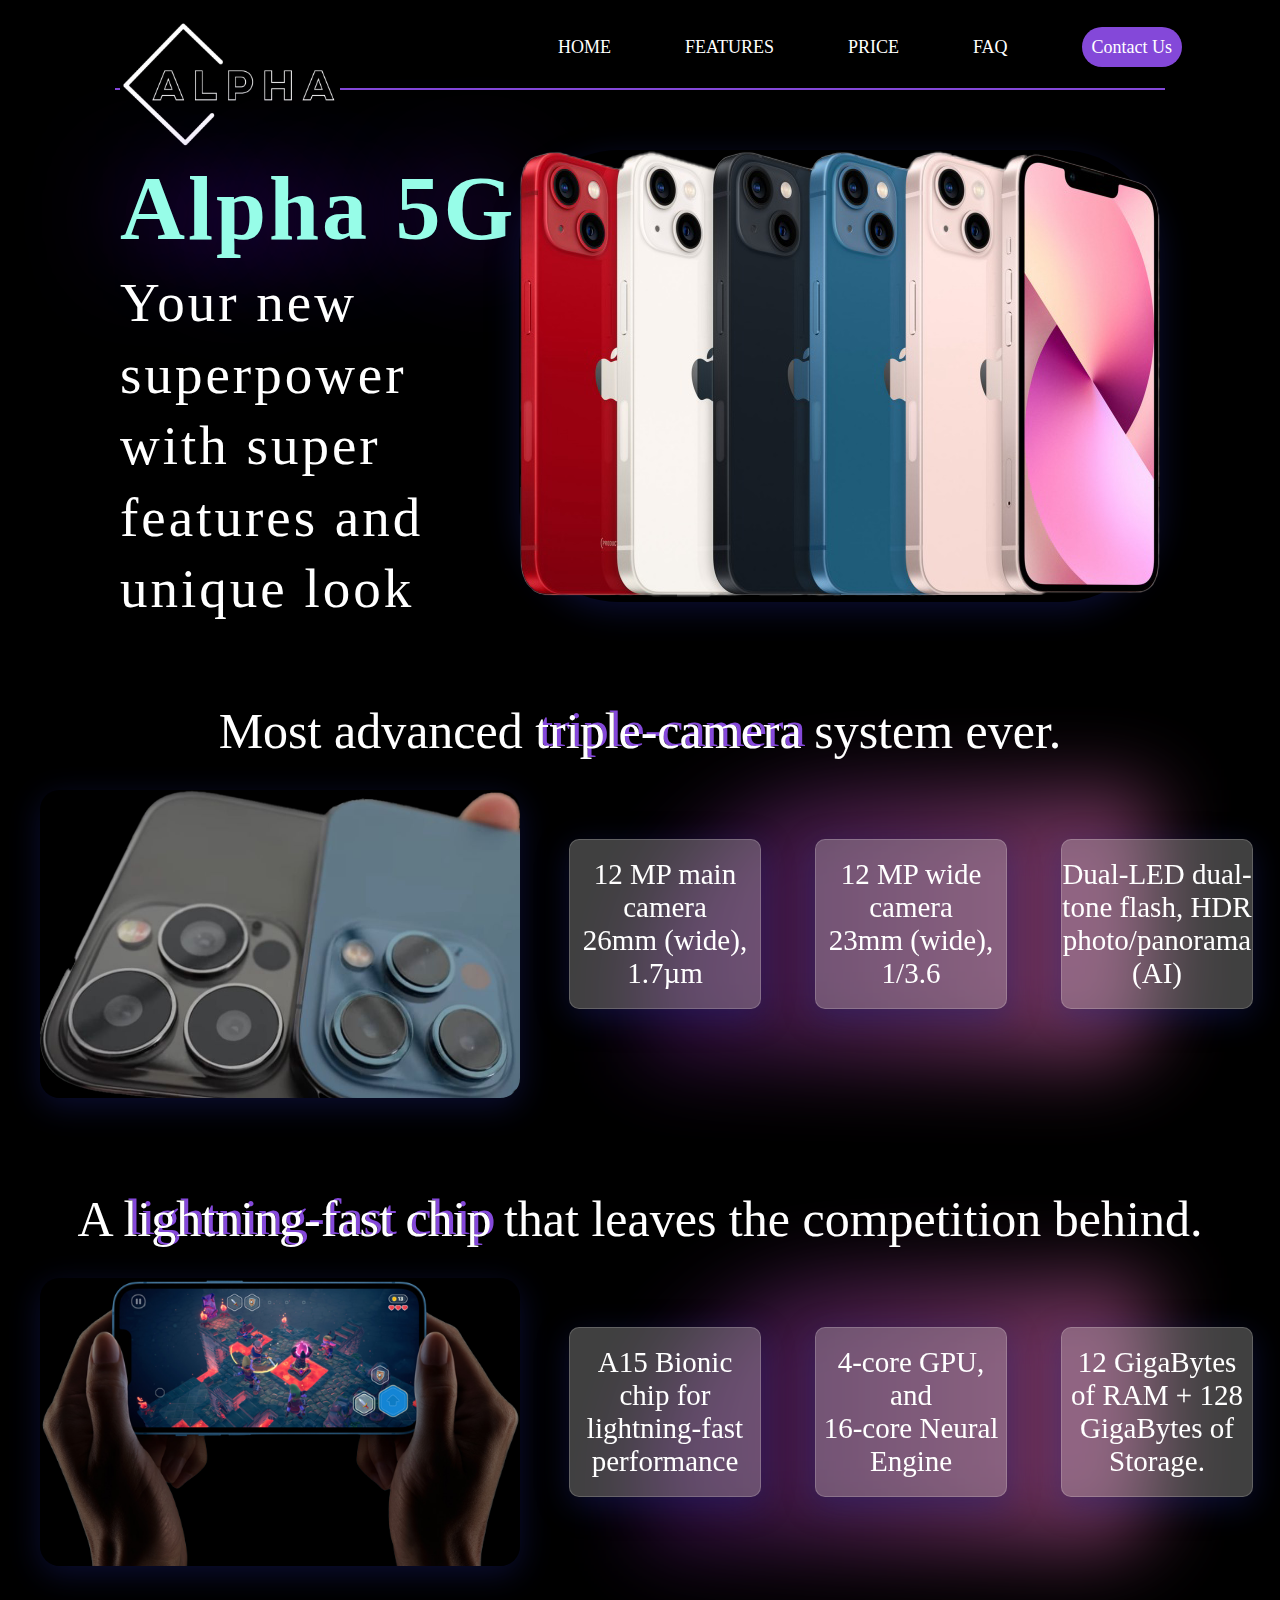
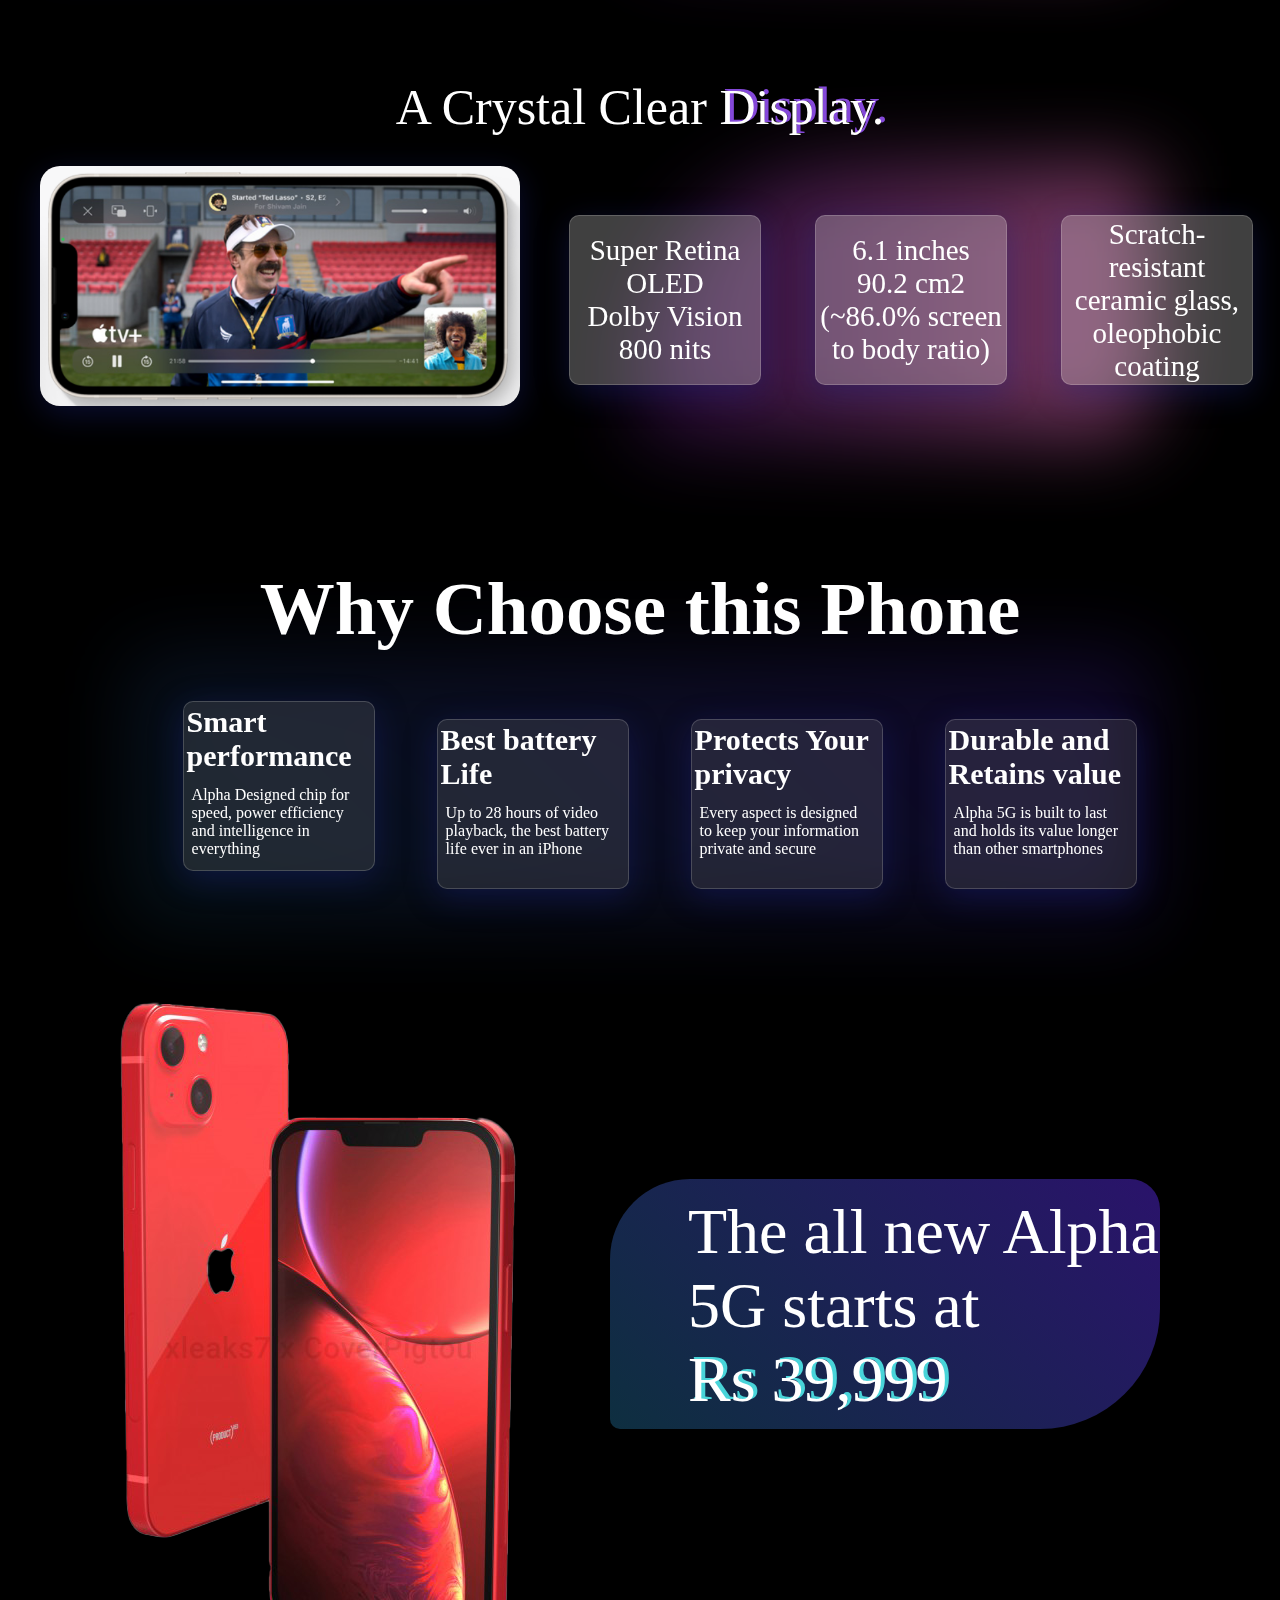
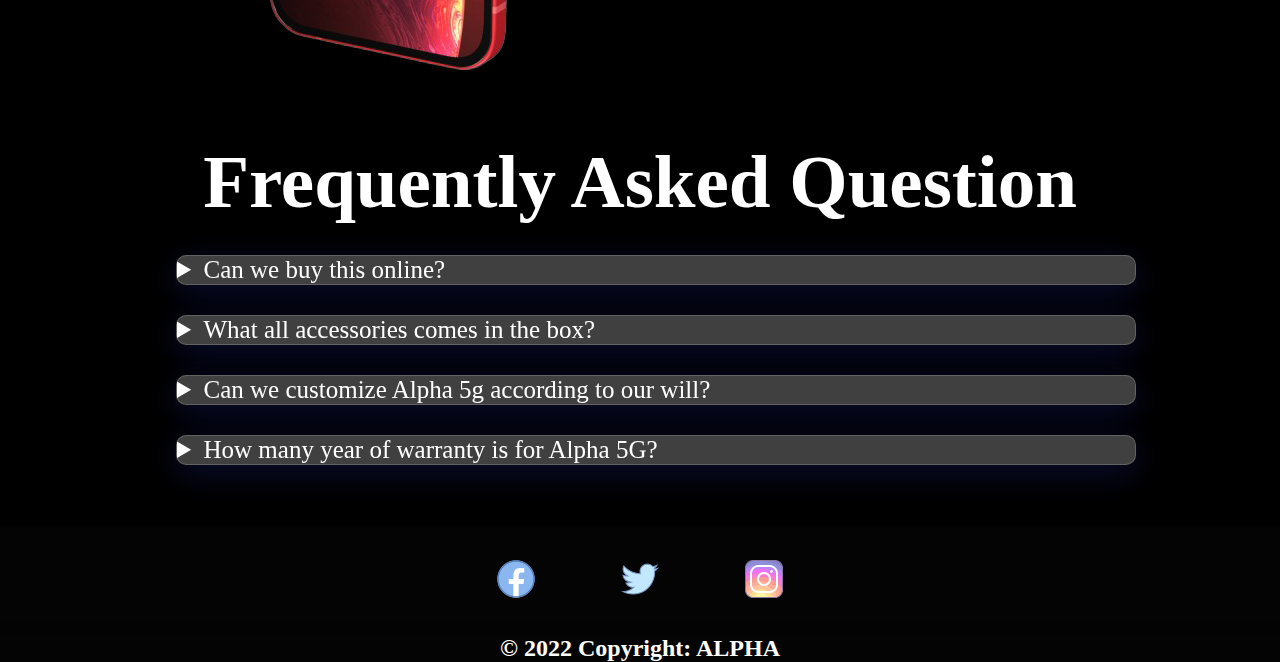
==== commit 68716f97: "95% completed" ====
--- a/index.html
+++ b/index.html
@@ -57,7 +57,7 @@
 <section class="product-details">
 <div class="main-div">
 <div class="heading" id="feature">
-	<p>Most advanced triple‑camera
+	<p>Most advanced <span class="text-style">triple‑camera</span>
 		 system ever.</p>
 </div>
 <div class="cam-image">
@@ -88,7 +88,7 @@
 
 <div class="main-div">
 	<div class="heading">
-		<p>A lightning-fast chip that leaves the competition behind.</p>
+		<p>A <span class="text-style">lightning-fast chip</span> that leaves the competition behind.</p>
 	</div>
 	<div class="cam-image">
 	<img src="images/gaming.png" loading="lazy">
@@ -116,7 +116,7 @@
 	
 <div class="main-div">
 	<div class="heading">
-		<p>A Crystal Clear Display.</p>
+		<p>A Crystal Clear <span class="text-style">Display.</span></p>
 	</div>
 	<div class="cam-image">
 	<img src="images/display.PNG" loading="lazy">
--- a/styles.css
+++ b/styles.css
@@ -105,6 +105,11 @@
     border-radius: 100px;
     margin-right: 120px;
     
+    
+}
+.text-style{
+    text-shadow: 4px -2px 0 #8448d9;
+
 }
 .img1:hover{
     transform: scale(1.03);
@@ -155,9 +160,14 @@
 .specs{
     width: 15%;
     font-size: 29px;
+    display: flex;
+justify-content: center;
+align-items: center; 
+
     float: right;
     margin: 49px 27px;
     height: 170px;
+    align-items: center;
     background: rgba( 255, 255, 255, 0.25 );
 box-shadow: 0 8px 32px 0 rgba( 31, 38, 135, 0.37 );
 backdrop-filter: blur( 4px );
@@ -236,6 +246,9 @@
     margin-top: -30rem;
     
 }
+.price-text p{
+    text-shadow: 4px -2px 0 #48d4d9;
+}
 .gradient-price{
     background: linear-gradient(45deg,  #0e2f40, #2a136b);
     animation: animate 4s linear infinite;
@@ -313,7 +326,7 @@
 
 
 
-@media only screen and (max-width:963px){
+@media only screen and (max-width:1163px){
 body{
     overflow-x: hidden;
 }
@@ -332,7 +345,7 @@
 }
 .img1 img{
     width: 90%;
-    position: absolute;
+    position: fixed;
     left: 5%;
     
     
@@ -344,10 +357,12 @@
 
 }
 .text {
-    width: 100%;
+    width: 90%;
     position: absolute;
+    
     top: 29rem;
-    left: 6%;
+    left: 7%;
+    
     
     margin: 0px auto 140px auto;
     font-size: 30px;
@@ -377,14 +392,18 @@
       
   }
 .specs{
-    width: 70%;
+    width: 50%;
+    height: 200px;
     display: flex;
     margin: 70px auto;
+    
     float: none;
     
   
 }
-
+.feature-box p{
+    font-size: 25px;
+}
 .feature-box{
     width: 80%;
 
@@ -449,5 +468,11 @@
     margin-bottom: 10px;
    
 }
+.heading{
+   
+    font-size: 40px;
+    margin: 80px 0;
+    }
+
 
 }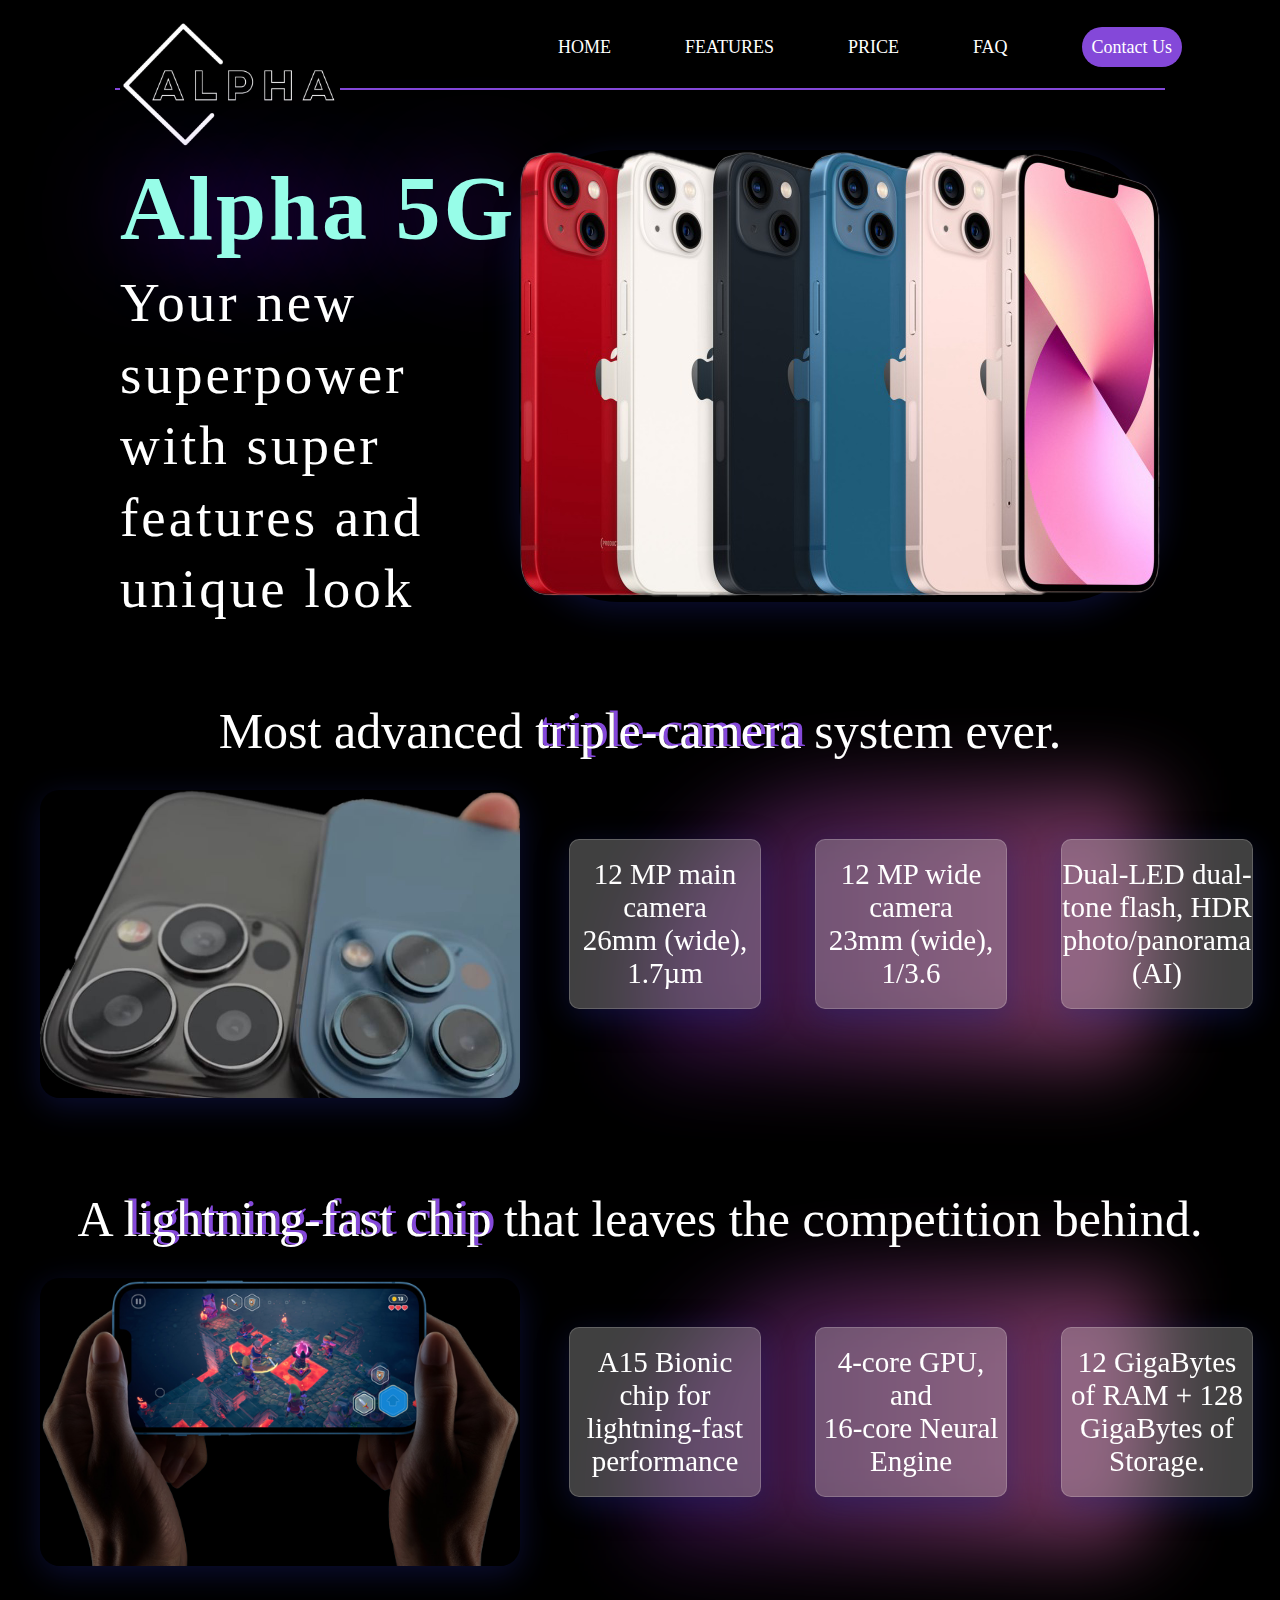
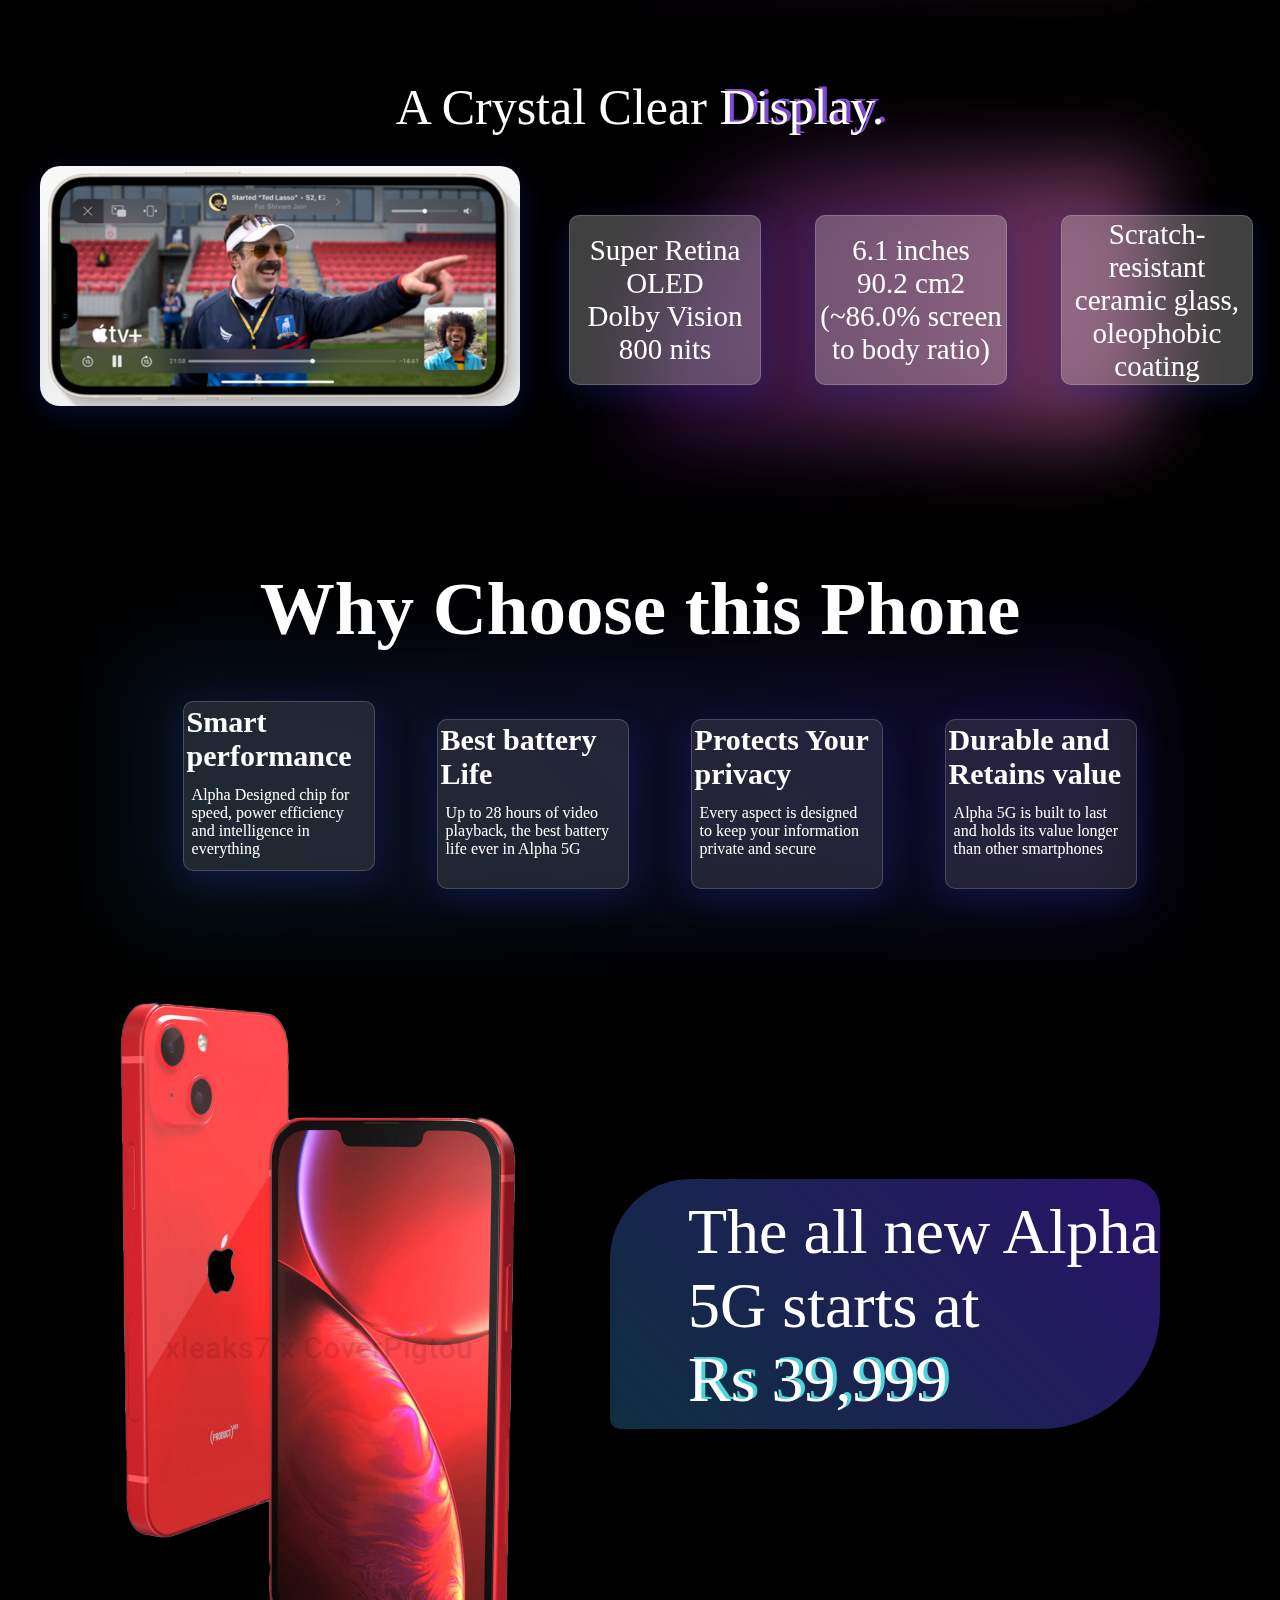
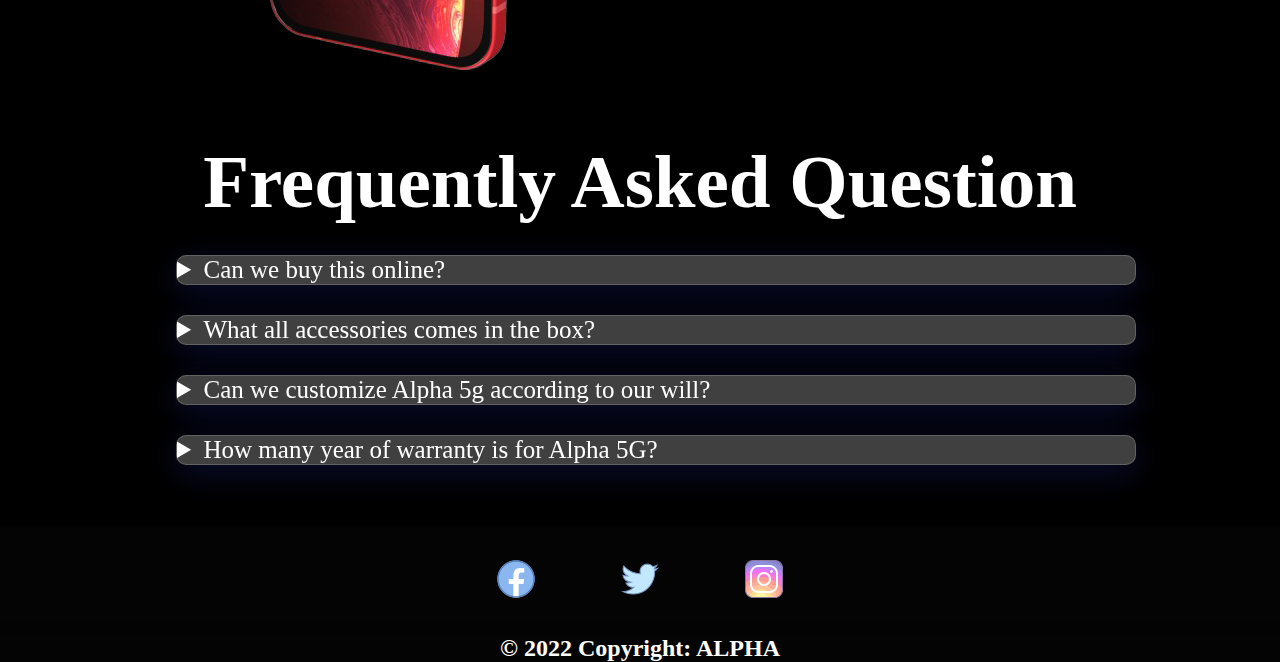
==== commit fe3aea18: "almost completed responsivenss testing" ====
--- a/index.html
+++ b/index.html
@@ -6,6 +6,7 @@
 	<title>
 		Alpha 5G
 	</title>
+	<link rel="icon" href="images/favicon.ico">
 	<link rel="stylesheet" href="styles.css">
 </head>
 <body>
@@ -162,7 +163,7 @@
 		
 		<div class="feature-box">
 			<b>Best battery Life</b>
-			<p>Up to 28 hours of video playback, the best battery life ever in an iPhone</p>
+			<p>Up to 28 hours of video playback, the best battery life ever in Alpha 5G</p>
 			</div>
 		
 			<div class="feature-box">
@@ -235,9 +236,9 @@
 </section>
 <section class="footer">
 <div class="footer-div">
-<div class="block"><img src="images/facebook.png"></div>
-<div class="block"><img src="images/twitter.png"></div>
-<div class="block"><img src="images/instagram.png"></div>
+<div class="block"><a href="https://www.facebook.com/" target="_blank"><img src="images/facebook.png"></div></a>
+<div class="block"><a href="https://www.twitter.com/" target="_blank"><img src="images/twitter.png"></div></a>
+<div class="block"><a href="https://www.instagram.com/" target="_blank"><img src="images/instagram.png"></div></a>
 
 </div>
 
--- a/styles.css
+++ b/styles.css
@@ -6,6 +6,7 @@
     padding: 0;
     box-sizing: border-box;
 }
+
 body{
     background-color: #000000;
 }
@@ -80,7 +81,7 @@
     font-size: 90px;
     color: #97fde8;
     font-weight: 800;
-    
+    font-family: cursive;
     text-shadow: 1px 2px 100px #5f14c7;
 }
 
@@ -345,7 +346,8 @@
 }
 .img1 img{
     width: 90%;
-    position: fixed;
+    max-height: 300px;
+    position: absolute;
     left: 5%;
     
     
@@ -380,7 +382,7 @@
 section.product-details{
   
     height: max-content;
-    margin-top: 36rem;
+    margin-top: 40rem;
     padding: 0;
     
   }
@@ -471,8 +473,22 @@
 .heading{
    
     font-size: 40px;
-    margin: 80px 0;
+    margin-top: 100px;
     }
 
 
+}
+@media only screen and (max-width:363px){
+.price-text{
+    padding-top: 80px;
+    font-size: 30px;
+}
+.heading h2{
+    font-size: 45px;
+}
+.feature-box p{
+    font-size: 20px;
+}
+
+
 }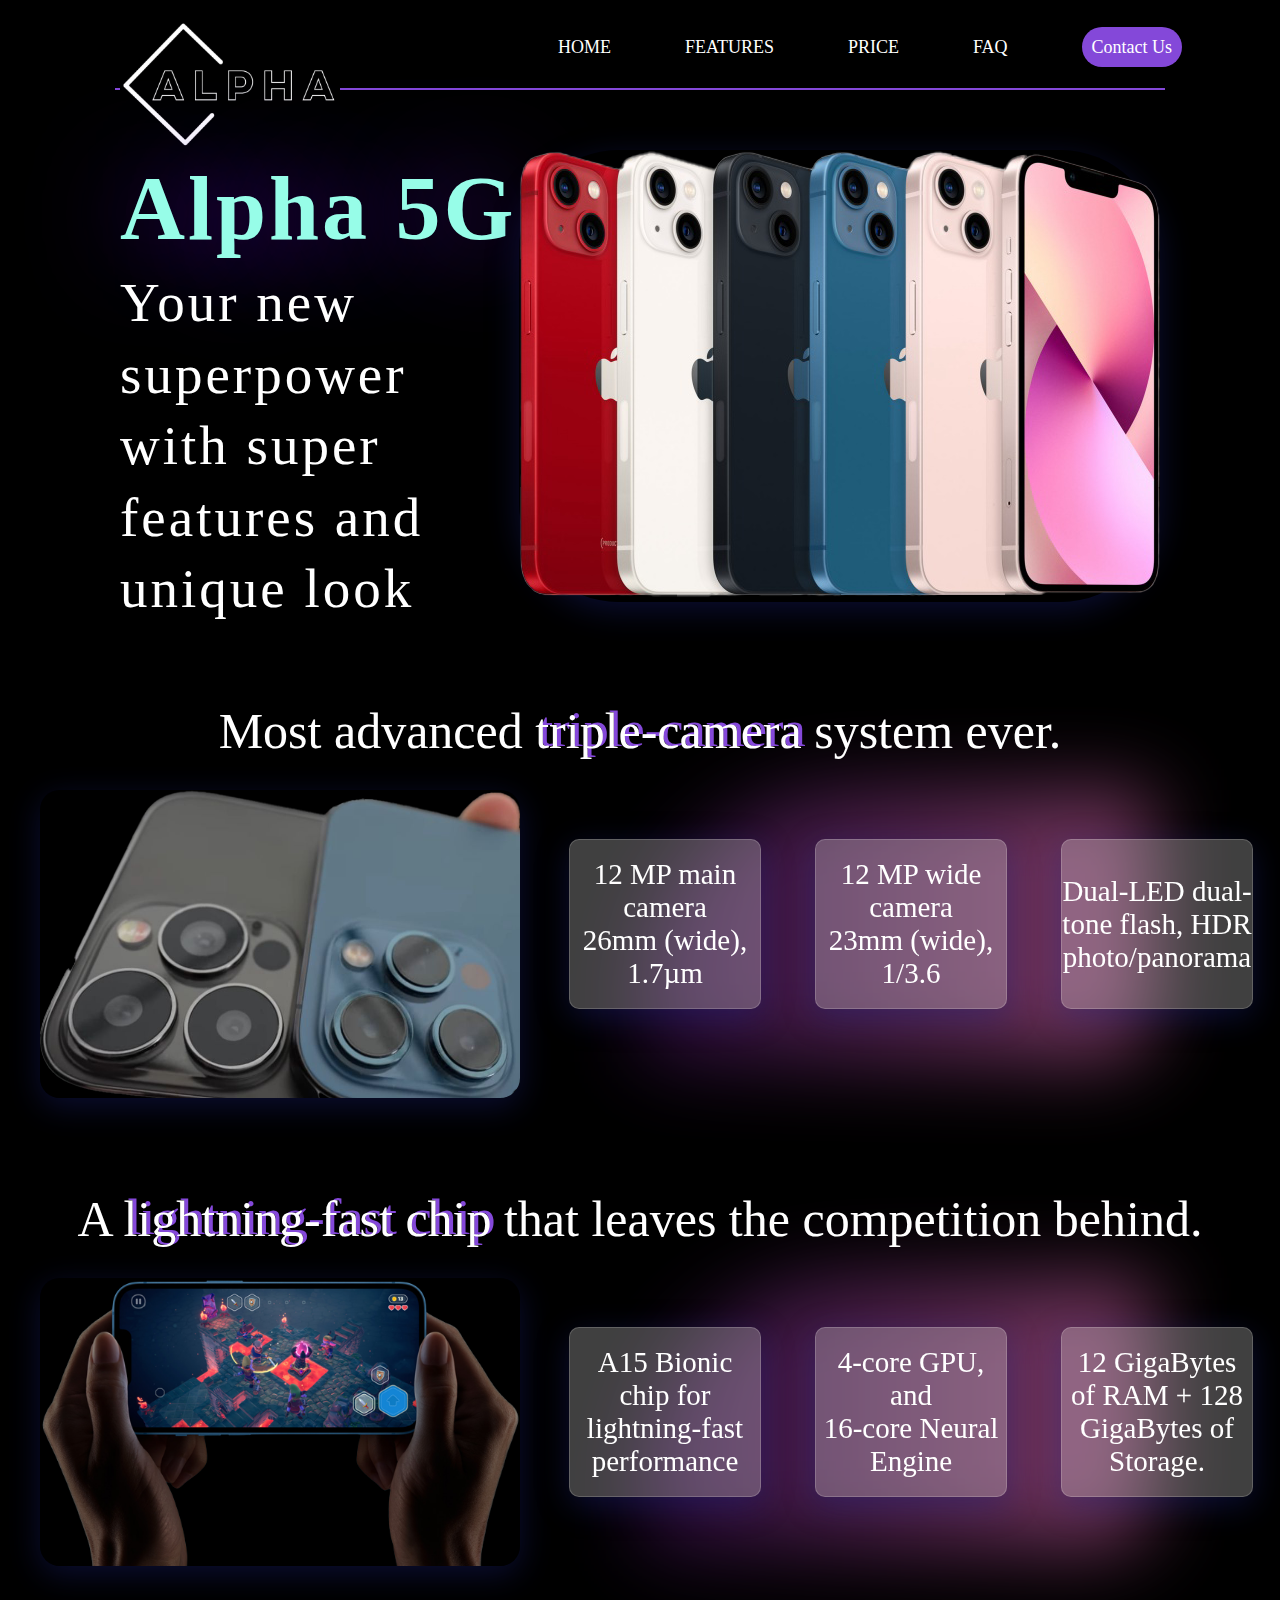
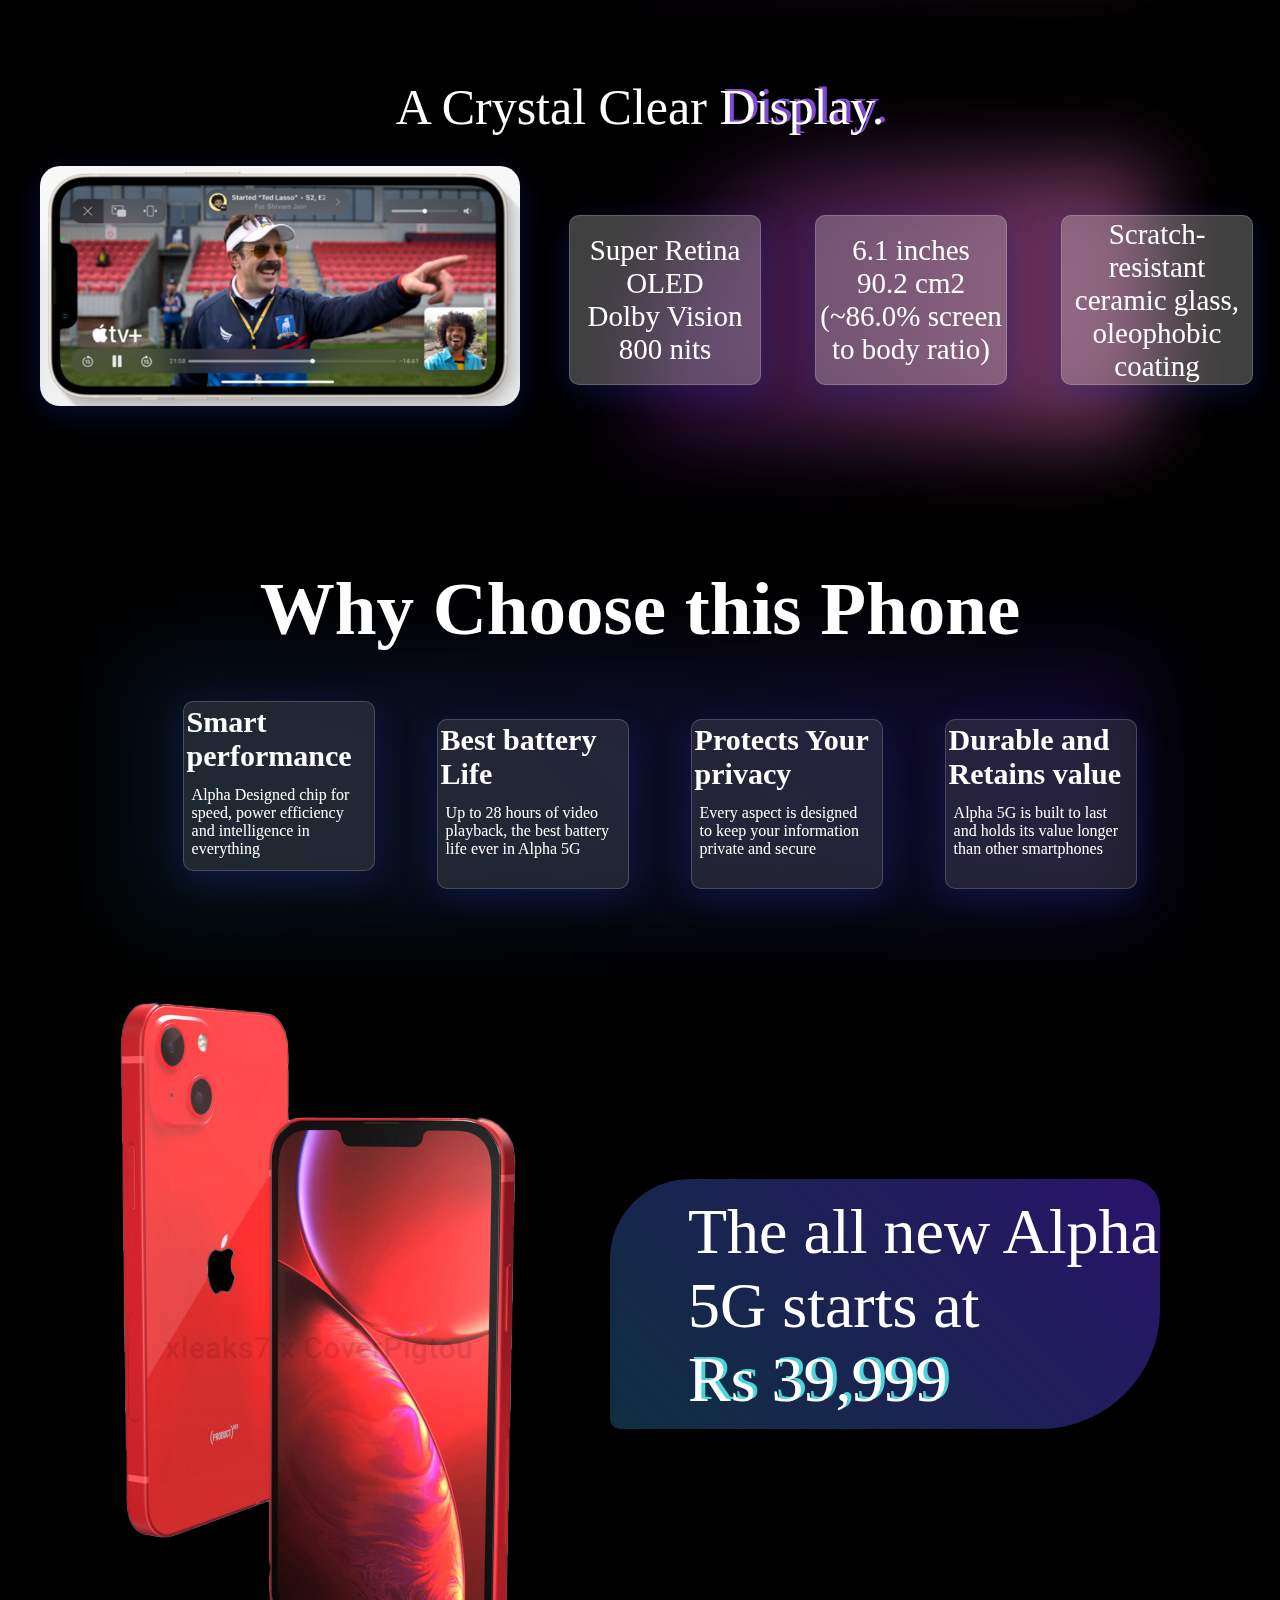
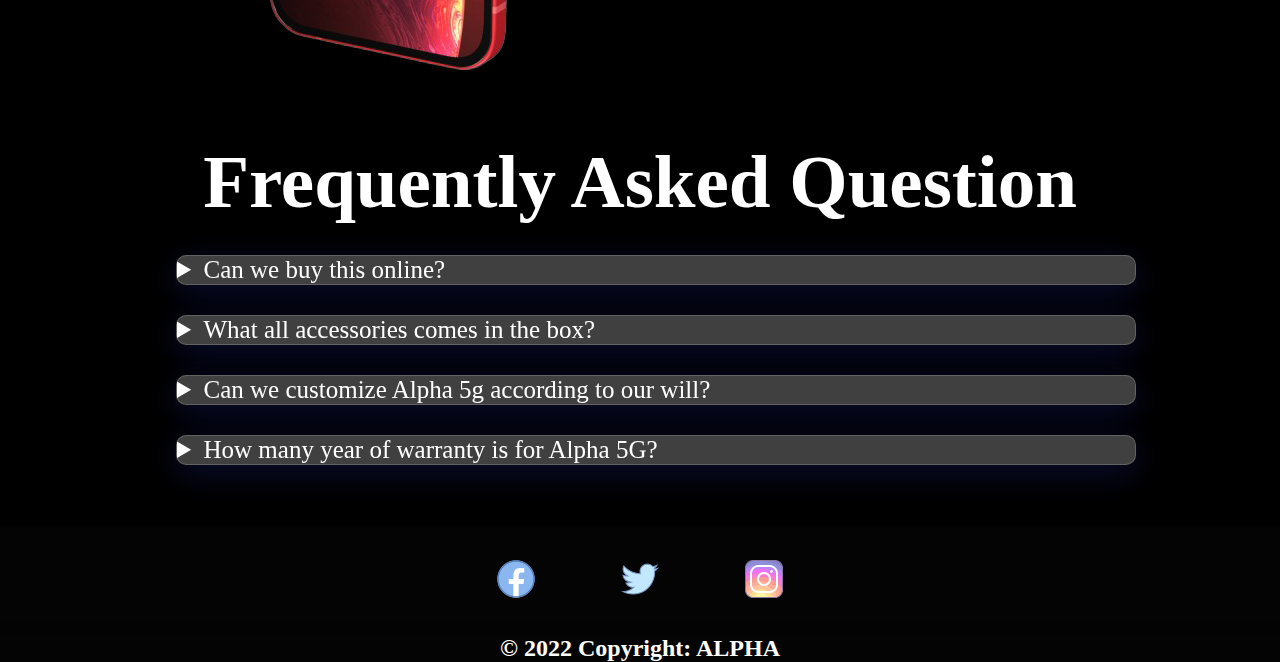
==== commit e7782625: "completed 100%" ====
--- a/index.html
+++ b/index.html
@@ -69,7 +69,7 @@
 
 </div>
 <div class="specs">
-	Dual-LED dual-tone flash, HDR photo/panorama (AI)
+	Dual-LED dual-tone flash, HDR photo/panorama
 </div>
 
 <div class="specs">
--- a/styles.css
+++ b/styles.css
@@ -327,7 +327,7 @@
 
 
 
-@media only screen and (max-width:1163px){
+@media only screen and (max-width:1200px){
 body{
     overflow-x: hidden;
 }
@@ -490,5 +490,11 @@
     font-size: 20px;
 }
 
+section.product-details{
+  
+    margin-top: 50rem;
+    
+    
+  }
 
 }